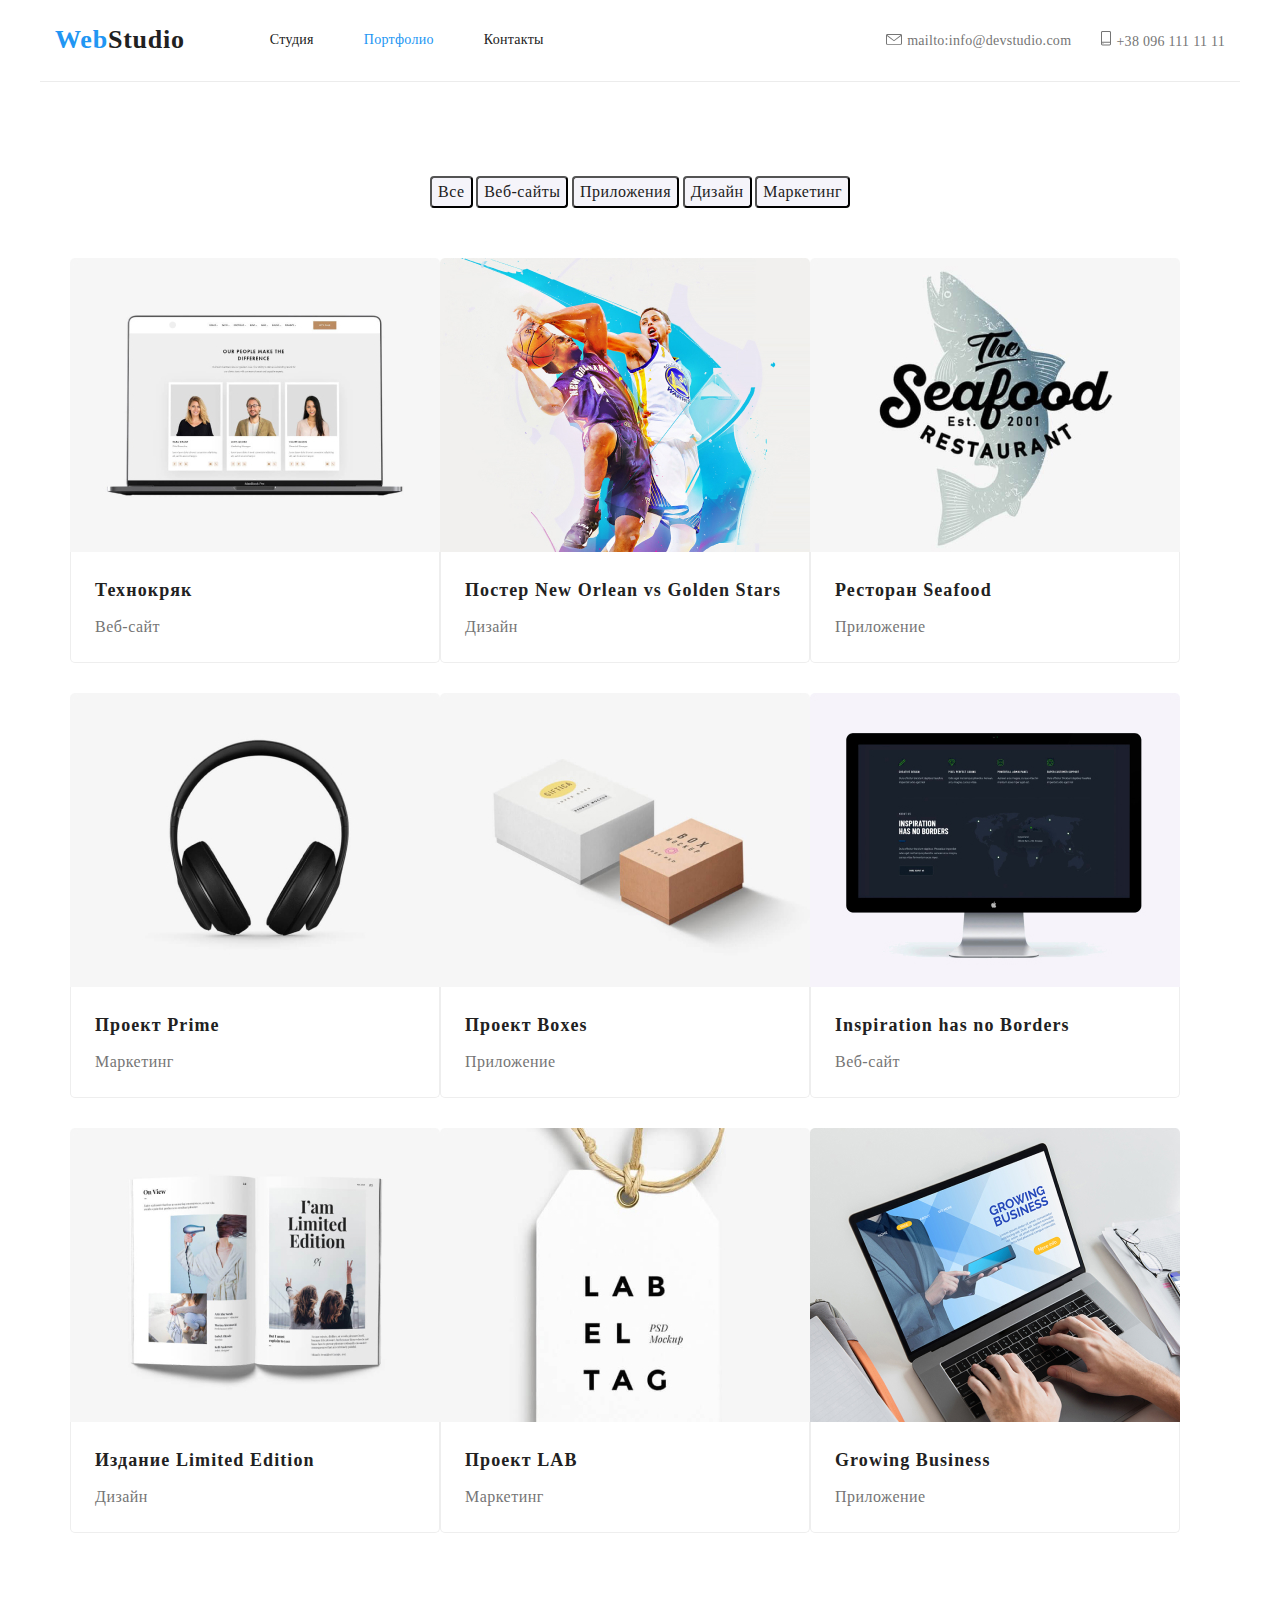
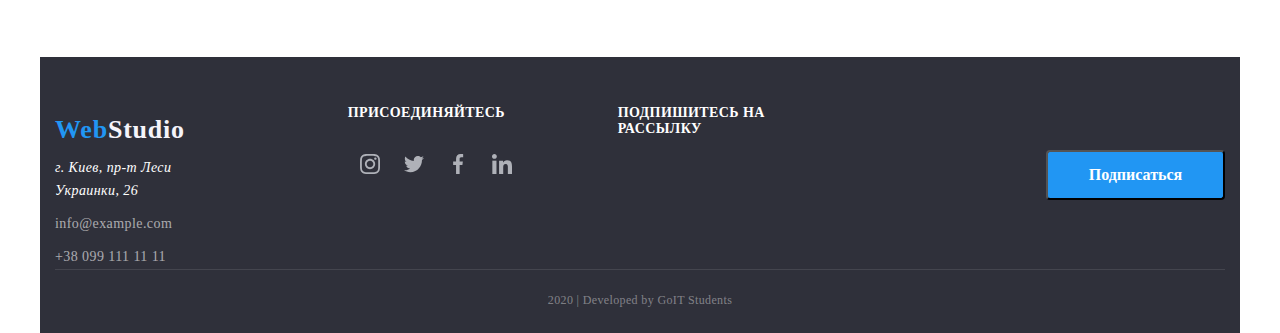
==== portfolio.html @ a1102074 "979797" ====
<!DOCTYPE html>
<html lang="ru">
<head>
    <meta charset="UTF-8">
    <meta name="viewport" content="width=device-width, initial-scale=1.0">
    <title>Портфолио</title>
    <link href="https://fonts.googleapis.com/css2?family=Raleway:wght@700&family=Roboto:wght@400;500;700&display=swap" rel="stylesheet">
    <link rel="stylesheet" href="https://cdnjs.cloudflare.com/ajax/libs/modern-normalize/0.6.0/modern-normalize.min.css">
    <link rel="stylesheet" href="./css/styles.css">
</head>
<body>
    <!--Шапка-->
    <header class="page-header">
        <div class="container">
             <!--Меню навигации-->
         <nav class="main-nav">
             <a class="logo header" href="./index.html"><span>Web</span>Studio</a>
             <ul class="list">
             <li class="item">
                 <a href="./index.html" class="link">
                     Студия
                 </a>
              </li>
     
             <li class="item">
                 <a href="./portfolio.html" class="link  curent">
                     Портфолио
                 </a>
             </li>
     
             <li class="item">
                 <a href="" class="link">
                     Контакты
                 </a>
             </li>
         </ul>
     </nav>
     
             <!--Связь-->
             <address class="address-nav">
                 <ul class="list">
                     <li class="item">
                         <img src="./images/contacts/envelope.svg" alt="Email">
                         <a href="mailto:info@devstudio.com" class="address-contact">
                             mailto:info@devstudio.com
                         </a>
                     </li>
                     <li class="item">
                         <img src="./images/contacts/smartphone.svg" alt="Smartphone">
                         <a href="tel:+380961111111" class="address-contact">+38 096 111 11 11</a>
                     </li>
                 </ul>
             </address>
        </div>
         </header>
    <!--основной блок-->
    <main class="main-portfolio">
        <!--фильтры-->
        <div class="button-container">
        <ul class="button-container__button-list">
            <li class="item">
                <button type="button" class="button-container__button">Все</button>
            </li> 
            <li class="item">
                <button type="button" class="button-container__button">Веб-сайты</button>
            </li>
            <li class="item">
                <button type="button" class="button-container__button">Приложения</button>
            </li>
            <li class="item">
                <button type="button" class="button-container__button">Дизайн</button>
            </li>
            <li class="item">
                <button type="button" class="button-container__button">Маркетинг</button>
            </li>
        </ul>
    </div>
    <!--Портфолио-->
    
            <div class="portfolio-container">
                <ul class="portfolio-container__production-list">
                    <li class="portfolio-container__item">
                       <div class="portfolio-container__card">
                        <a class="portfolio-container__link" href="">
                            <img class="portfolio-container__image-card" src="./images/portfolio-projects/img1.jpg" alt="Технокряк" width="370" height="294">
                            <div class="portfolio-container__card-content">
                                <h2 class="portfolio-container__production-title">Технокряк</h2>
                            <p class="portfolio-container__name">Веб-сайт</p>
                            <!--<p class="hide-text">Технокряк это современная площадка распространения коронавируса. Компании используют эту платформу для цифрового шпионажа и атак на защищённые сервера конкурентов.</p>-->
                            </div>
                        </a>
                       </div>
                    </li>
                    <li class="portfolio-container__item">
                       <div class="portfolio-container__card">
                        <a class="portfolio-container__link" href="">
                            <img class="portfolio-container__image-card" src="./images/portfolio-projects/img2.jpg" alt="Постер" width="370" height="294">
                            <div class="portfolio-container__card-content">
                                <h2 class="portfolio-container__production-title">Постер New Orlean vs Golden Stars</h2>
                            <p class="portfolio-container__name">Дизайн</p>
                            <!--<p class="hide-text">Классический текст-«рыба» (условный, зачастую бессмысленный текст-заполнитель, вставляемый в макет страницы).</p>-->
                            </div>
                        </a>
                       </div>
                    </li>
                    <li class="portfolio-container__item">
                        <div class="portfolio-container__card">
                            <a class="portfolio-container__link" href="">
                                <img class="portfolio-container__image-card" src="./images/portfolio-projects/img3.jpg" alt="Ресторан Seafood" width="370" height="294">
                                <div class="portfolio-container__card-content">
                                    <h2 class="portfolio-container__production-title">Ресторан Seafood</h2>
                                <p class="portfolio-container__name">Приложение</p>
                                <!--<p class="hide-text">Lorem ipsum dolor sit amet, eu errem eloquentiam pro. Fuisset platonem postulant eos id, ut mazim legere pri, nostrud debitis no usu.</p>-->
                                </div>
                            </a>
                        </div>
                    </li>            
                    <li class="portfolio-container__item">
                        <div class="portfolio-container__card">
                            <a class="portfolio-container__link" href="">
                                <img class="portfolio-container__image-card" src="./images/portfolio-projects/img4.jpg" alt="Проект Prime" width="370" height="294">
                                <div class="portfolio-container__card-content">
                                    <h2 class="portfolio-container__production-title">Проект Prime</h2>
                                <p class="portfolio-container__name">Маркетинг </p>
                                <!--<p class="hide-text">Reprimique eloquentiam ex has, at rebum tempor nec. Qui molestiae conclusionemque ut. Quo denique theophrastus ea, an his justo deseruisse.</p>-->
                                </div>
                            </a>
                        </div>
                    </li>
                    <li class="portfolio-container__item">
                       <div class="portfolio-container__card">
                        <a class="portfolio-container__link" href="">
                            <img class="portfolio-container__image-card" src="./images/portfolio-projects/img5.jpg" alt="Проект Boxes" width="370" height="294">
                            <div class="portfolio-container__card-content">
                                <h2 class="portfolio-container__production-title">Проект Boxes</h2>
                            <p class="portfolio-container__name">Приложение</p>
                            <!--<p class="hide-text">Классический текст-«рыба» (условный, зачастую бессмысленный текст-заполнитель, вставляемый в макет страницы).</p>-->
                            </div>
                        </a>
                       </div>
                    </li>
                    <li class="portfolio-container__item">
                        <div class="portfolio-container__card">
                            <a class="portfolio-container__link" href="">
                                <img class="portfolio-container__image-card" src="./images/portfolio-projects/img6.jpg" alt="Inspiration has no Borders" width="370" height="294">
                                <div class="portfolio-container__card-content">
                                    <h2 class="portfolio-container__production-title">Inspiration has no Borders</h2>
                                <p class="portfolio-container__name">Веб-сайт</p>
                                <!--<p class="hide-text">Lorem ipsum dolor sit amet, eu errem eloquentiam pro. Fuisset platonem postulant eos id, ut mazim legere pri, nostrud debitis no usu.</p>-->
                                </div>
                            </a>
                        </div>
                    </li>                   
                     <li class="portfolio-container__item">
                       <div class="portfolio-container__card">
                        <a class="portfolio-container__link" href=""> 
                            <img class="portfolio-container__image-card" src="./images/portfolio-projects/img7.jpg" alt="Издание Limited Edition" width="370" height="294">
                            <div class="portfolio-container__card-content">
                                <h2 class="portfolio-container__production-title">Издание Limited Edition</h2>
                            <p class="portfolio-container__name">Дизайн</p>
                            <!--<p class="hide-text">Reprimique eloquentiam ex has, at rebum tempor nec. Qui molestiae conclusionemque ut. Quo denique theophrastus ea, an his justo deseruisse.</p>-->
                            </div>
                        </a>
                       </div>
                    </li>
                    <li class="portfolio-container__item">
                        <div class="portfolio-container__card">
                            <a class="portfolio-container__link" href="">
                                <img class="portfolio-container__image-card" src="./images/portfolio-projects/img8.jpg" alt="Проект LAB" width="370" height="294">
                                <div class="portfolio-container__card-content">
                                    <h2 class="portfolio-container__production-title">Проект LAB</h2>
                                    <p class="portfolio-container__name">Маркетинг</p>
                                    <!--<p class="hide-text">Классический текст-«рыба» (условный, зачастую бессмысленный текст-заполнитель, вставляемый в макет страницы).</p>-->
                                </div>
                            </a>
                        </div>
                    </li>
                    <li class="portfolio-container__item">
                       <div class="portfolio-container__card">
                        <a class="portfolio-container__link" href=""> 
                            <img class="portfolio-container__image-card" src="./images/portfolio-projects/img9.jpg" alt="Growing Business" width="370" height="294">
                           <div class="portfolio-container__card-content">
                            <h2 class="portfolio-container__production-title">Growing Business</h2>
                            <p class="portfolio-container__name">Приложение</p>
                            <!--<p class="hide-text">Lorem ipsum dolor sit amet, eu errem eloquentiam pro. Fuisset platonem postulant eos id, ut mazim legere pri, nostrud debitis no usu.</p>-->
                           </div>
                        </a>
                       </div>
                    </li>
                </ul>
            </div>
    
    </main>
    
    <!--Footer-->
    <!--Footer-->
    <footer class="footer">
        <div class="footer__container">
            <div class="footer__container__logo-adress">
                <a class="logo footer" href="./index.html"><span>Web</span>Studio</a>
                <address>
                <p class="footer__container__logo-adress__adress">г. Киев, пр-т Леси Украинки, 26 </p>
                <a  class="footer__container__logo-adress__contact" href="mailto:info@example.com">info@example.com</a>
                <a  class="footer__container__logo-adress__contact" href="tel:+380991111111">+38 099 111 11 11</a>
                </address>
            </div>
                    
             <div class="footer__container__social">
                <p class="footer__container__social__slogan">присоединяйтесь</p>
                <ul class="footer__container__social__social-list">
                    <li>
                        <a class="social-links" href="https://www.instagram.com"><img src="./images/social-links/instagram.svg" alt="инстаграм"></a>
                    </li>
                    <li>
                        <a class="social-links" href="https://twitter.com"><img src="./images/social-links/twitter.svg" alt="твиттер"></a>
                    </li>
                    <li>
                        <a class="social-links" href="https://www.facebook.com"><img src="./images/social-links/facebook.svg" alt="фейсбук"></a>
                    </li>
                    <li>
                        <a class="social-links" href="https://www.linkedin.com"><img src="./images/social-links/linkedin.svg" alt="Линкедин"></a>
                    </li>
                </ul>
             </div>
    
             <div class="footer__container__subscribe">
                <p class="footer__container__subscribe__join">Подпишитесь на рассылку</p>
                <!--Кнопка с подпиской на рассылку-->
                 <button type="button" class="button-second">Подписаться</button>
             </div>
        </div>
        <!--копирайт-->
            <p class="footer__copyright-container">2020 | Developed by GoIT Students </p>
    </footer>
    </body>
    </html>
---- css/styles.css ----
html{
    box-sizing: border-box;
}

*,
*::before
*::after {
    box-sizing: inherit;
}
:root {
    --primary-text-color:#757575;
    --title-text-color:#212121;
    --accent-color:#2196F3;
    --accent-background-color:#F5F4FA;
    --title-second-text-color:#FFFFFF;
}
/* стили для боди */
body{
    background-color:#FFFFFF ;
    color: var(--primary-text-color);
       }
a{
        text-decoration: none;
    }
/* Убираем маркеры */
ul {list-style-type: none;}

/* стили для хедера */
header{
        color: var(--title-text-color);
        }
    
    /*контейнер хедера*/
   .page-header{
    width: 1200px;
    margin-left: auto;
    margin-right: auto;
    border-bottom: 1px solid #ECECEC;
             
   } 


  .container{
       display: flex;
       justify-content: space-between;
       align-items: center;
       margin-left: auto;
       margin-right: auto;
       padding-left: 15px;
       padding-right: 15px;
   }

   .page-header .main-nav{
    display: flex;    

    background-color:var(--title-second-text-color);
   }

   
   .main-nav .list{
    display: flex;
    margin-left: 85px;
    padding-top: 32px;
    padding-bottom: 32px;
    padding-left: 0px;
    margin-top: 0px;
    margin-bottom: 0px;
   }

.main-nav .item + .item{
    margin-left: 50px;
}

 /*стиль навигации*/
 .main-nav{
    display: inline-block;
    margin-top: 0em;
    margin-bottom: 0em;
    display: flex;
}
.main-nav .link{
    display: block;
    margin-bottom: 0px;

    color: var(--title-text-color);
    font-family: Roboto sans-serif;
    font-style: normal;
    font-weight: 500;
    font-size: 14px;
    line-height: 1.14;
    letter-spacing: 0.02em;
    }

.main-nav .link:hover,
.main-nav .link:focus, 
.main-nav .link:active{
    color:var(--accent-color);
}
.main-nav .link.curent{
    color:var(--accent-color);
}    

   .address-nav .list{
    display: flex;
    margin-left: 331px;
    padding-left: 0px;
   
    background-color:var(--title-second-text-color);
   }

.address-nav .item + .item{
    margin-left: 30px;
}

    /*стиль адреса*/
              
    .address-contact { 
        color:var(--primary-text-color);
        font-family: Roboto sans-serif;
        font-style: normal;
        font-weight: 500;
        font-size: 14px;
        line-height: 1.14;
        letter-spacing: 0.02em;
            }

    .address-contact:hover, .address-contact:focus, .address-contact:active

    .adress-link:hover,
    .adress-link:focus{
        color:var(--accent-color);  
        }
       
/*лого*/
    .logo > span {
        color: var(--accent-color);
     }
     
    .logo.header{
        display: block;
        padding-top: 25px;
        padding-bottom: 25px;
        
        color: var(--title-text-color);
        font-family: Raleway sans-serif;
        font-style: normal;
        font-weight: bold;
        font-size: 26px;
        line-height: 1.19;
        letter-spacing: 0.03em;
                        }

                   

    .logo.footer{
        display: block;
        width: 129px;
        margin: 0px;
        padding: 0px;
                
        color: var(--accent-background-color);
        font-family: Raleway sans-serif;
        font-style: normal;
        font-weight: bold;
        font-size: 26px;
        line-height: 1.19;
        letter-spacing: 0.03em;
                }

   

    
    /*стиль кнопок*/
    .button-primary{
        display: inline-block;
        width: 200px;
        height: 50px;
        padding: 10px 32px;
         margin-top: 46px;
         margin-bottom: 200px;
        margin-left: 500px;
        align-items: center;     
        border-radius: 3px;

        font-family: Roboto sans-serif;
        color: var(--title-second-text-color);
        font-style: normal;
        font-weight: bold;
        font-size: 16px;
        line-height: 1.88;
        letter-spacing: 0.06em;
        background-color: var(--accent-color);                 
        }



        .button-second{
            background-color: var(--accent-color);
        }
        .button-second .text-button{
            display: flex;
            align-items: center;
            text-align: center;
            
            color: var(--title-second-text-color);
            font-family: Roboto sans-serif;
            font-style: normal;
            font-weight: 900;
            font-size: 16px;
            line-height: 1.88;
            letter-spacing: 0.06em;
        }

        .button-list{ 
            background-color: var(--title-second-text-color);
            color: var(--title-text-color);
            }

        .button-list .button { 
                background-color: var(--accent-background-color);
                font-family: Roboto sans-serif;
                font-style: normal;
                font-weight: 500;
                font-size: 16px;
                line-height: 1.62;
                letter-spacing: 0.03em
            }
        .button-list .button:hover { 
                background-color: var(--accent-color);
                color: var(--title-second-text-color);
                            }
        
                

        .main-portfolio{
           background-color: var(--title-second-text-color); 
        }

        main{ 
            width: 1200px;
            margin-left: auto;
            margin-right: auto;
}

    /*стиль главного фона и цвет заголовка*/      
    .section{
        margin-left: auto;
        margin-right: auto;
        width: 1200px;
        padding-top: 200px;
        padding-left: auto;
        padding-right: auto;

        background-color:rgba(47, 48, 58, 0.8); ;
        color: var(--title-second-text-color);
        }   

        .section .title{
            
            width: 646px;
            height: 104px;
            margin-top: 0px;
            margin-right: auto;
            margin-bottom: 0px;
            margin-left: auto;
            
            text-align: center;
            font-family: Roboto sans-serif;
            font-style: normal;
            font-weight: 900;
            font-size: 44px;
            line-height: 1.36;
            letter-spacing: 0.06em;
            color: var(--title-second-text-color);
                       }

/*особенности*/
.features{
    background-color: var(--title-second-text-color);  
    }

    .container-features{
    display: flex;
    width: 1200px;
    padding-top: 94px;
    padding-bottom: 94px;
    padding-left: 15px;
    padding-right: 15px;
    margin-left: auto;
    margin-right: auto;
    border-bottom: 1px solid #ECECEC;
    
    }

.features .list{
    display: flex;

    padding-left: 0px;
    margin-top: 0px;
    margin-bottom: 0px;
    margin-left: auto;
    margin-right: auto;
    
}

.features .item{
    justify-content: space-between;
}

    .features .image{
        background-color: var(--accent-background-color);
        width: 270px;
        height: 120px;
        background-color: var(--accent-background-color);
        padding-top: 25px;
        padding-bottom: 25px;
        padding-left: 106px;
        padding-right: 106px;
        border-radius: 4px;
        justify-content: space-between;
        }   
    .features .image:hover,
    .features .image:focus,
    .features .image:active
        { background-color: var(--accent-color);
        }

    .features .title{
        align-self: flex-start;
        width: 278px;
        height: 16px;
        padding-top: 30px;
        padding-bottom: 10px;
        padding-left: 0px;
        margin-bottom: 0px;
        margin-top: 0px;
        
        color: var(--title-text-color);
        font-family: Roboto sans-serif;
        font-style: normal;
        font-weight: bold;
        font-size: 14px;
        line-height: 1.14;
        letter-spacing: 0.03em;
        }

    

    .features .text{
               
        color: var(--primary-text-color);
        font-family: Roboto sans-serif;
        font-style: normal;
        font-weight: normal;
        font-size: 14px;
        line-height: 1.71;
        letter-spacing: 0.03em;
        }

        /*наш профиль*/
    
    .profile{
        width: 1200px;
        background-color: var(--title-second-text-color)
                    }

        .container-profile{
            padding-top: 94px;
            padding-bottom: 94p;
            margin-bottom: 94px;
        }

        .profile .title{
        width: 1200px;
        margin-left: auto;
        margin-right: auto;
        margin-top: 0px;
        margin-bottom: 0px;

        color: var(--title-text-color);
        font-family: Roboto sans-serif;
        font-style: normal;
        font-weight: bold;
        font-size: 36px;
        line-height: 1.17;
        text-align: center;
        letter-spacing: 0.03em;
        }   

.profile> .box{
    display: block;
    width: 370px;
    height: 294px;
}

.profile .image-prof{
    display: block;
    width: 370px;
    height: 294px;
}

.profile .list{
    display: flex;
    width: 1200px;
    margin-top: 0px;
    margin-bottom: 0px;
    padding-top: 50px;
    padding-left: 15px;
}

.profile .item + .item{
    margin-left: 30px;
}

.profile .text-title {
    margin-top: 0px;
    margin-bottom: 0px;
    padding-top: 27px;
    padding-bottom: 27px;
                       
    color: var(--title-second-text-color);
    background: rgba(47, 48, 58, 0.8);
    font-family: Roboto sans-serif;
    font-style: normal;
    font-weight: bold;
    font-size: 14px;
    line-height: 1.14;
    text-align: center;
    letter-spacing: 0.03em;
    }
        /*команда*/
.team{
        width: 1200px;
        margin-top: 0px;
        padding-left: 15px;
        padding-right: 15px;
    background-color: var(--accent-background-color);
    }

.team__container-team{
        
    padding-top: 94px;
    padding-right: 0px;
    padding-bottom: 94px;
    padding-left: 0px;

}    

    .team__title{
        
        margin-top: 0px;
        margin-right: auto;
        margin-bottom: 0px;
        margin-left: auto;
        padding-left: 15px;
        padding-right: 15px;
        padding-top: 0px;
        padding-bottom: 50px;
            
        color: var(--title-text-color);
        font-family: Roboto sans-serif;
        font-style: normal;
        font-weight: bold;
        font-size: 36px;
        line-height: 1.17;
        text-align: center;
        letter-spacing: 0.03em;
        }

.team__list{
    display: flex;
    justify-content: space-between;
    margin-top: 0px;
    margin-bottom: 0px;
    padding-left: 0px;
               
    }

.team__item{
    width: 270px;
}    
    
    
    .team__card{
        border-radius: 4px;
        background-color: var(--title-second-text-color);
    }

.team__image{
    display: block;
}

    .team__content-card{
    width: 270px;
    padding-top: 30px;
    padding-bottom: 24px;
    
    

}



.team__name{
text-align: center;  
margin: 0px;

color: var(--title-text-color);
font-family: Roboto sans-serif;
font-style: normal;
font-weight: 500;
font-size: 16px;
line-height: 1.88;
letter-spacing: 0.03em;
    }

.team__text{
    padding-top: 10px;
    text-align: center;
    margin: 0px;
        
    color: var(--primary-text-color);
    font-family: Roboto sans-serif;
    font-style: normal;
    font-weight: normal;
    font-size: 16px;
    line-height: 1.19;
    letter-spacing: 0.03em;

    }

    .social-list{
        display: flex;
        justify-content: space-evenly;
        margin: 0px;
       padding: 0px;
            }

.team__social-links:hover, 
.team__social-links:focus,
.team__social-links:active
    {background-color: var(--accent-color);}

    /*постоянные клиенты*/
.clients{
    background-color: var(--accent-background-color);
    }

.clients__container {
    background-color: var(--title-second-text-color);
    padding-top: 94px;
    padding-bottom: 94px;
    }

    .clients__title{
    text-align: center;
    margin: 0px;

    color: var(--title-text-color);
    font-family: Roboto sans-serif;
    font-style: normal;
    font-weight: bold;
    font-size: 36px;
    line-height: 1.17;
    text-align: center;
    letter-spacing: 0.03em;
    }

.clients__list{
    display: flex;
    padding-top: 50px;
    padding-left: 0px;
    justify-content: space-between;
    margin: 0px;
    }
 
.clients__item{
    width: 170px;
    height: 90px;
    border: 1px solid #AFB1B8;
    border-radius: 4px;
    justify-content: space-around;
}


.clients__logo:hover,
.clients__logo:focus,
.clients__logo:active
    {
    background-color: var(--accent-color);
    }

    /*Портфолио*/
.production .list{
    background-color: var(--title-second-text-color);
    }

.production-list .production-title{
    margin-top: 0px;
    margin-bottom: 0px;

    color: var(--title-text-color);
    font-family: Roboto sans-serif;
    font-style: normal;
    font-weight: bold;
    font-size: 18px;
    line-height: 2;
    letter-spacing: 0.06em;
    }
.production-list .name{
     margin-top: 4px;
     margin-bottom: 0px;

    color: var(--primary-text-color);
     font-family: Roboto sans-serif;
     font-style: normal;
     font-weight: normal;
     font-size: 16px;
     line-height: 1.88;
     letter-spacing: 0.03em;
    }
.production .hide-text{
    background-color: var(--accent-color);
    color: var(--title-second-text-color);
    font-family: Roboto sans-serif;
    font-style: normal;
    font-weight: normal;
    font-size: 18px;
    line-height: 1.55;
    letter-spacing: 0.03em;
    }

    /*футер*/
.footer{
    background-color:#2F303A ;
    width: 1200px;
    margin-left: auto;
    margin-right: auto;
    padding-top: 48px;
    padding-bottom: 21px;
    padding-left: 15px;
    padding-right: 15px;
}

.footer__container{
   display: flex;
   justify-content: baseline;
   
   
}   

.footer__container__logo-adress{
    margin-top: 10px;
    margin-right: 40px;
    padding: 0px;
    
    color:var(--title-second-text-color) ;
    font-family: Roboto sans-serif;
    font-style: normal;
    font-weight: normal;
    font-size: 14px;
    line-height: 1.71;
    letter-spacing: 0.03em;
    }

.footer__container__logo-adress__adress{
    margin-top: 10px;
    margin-bottom: 0px;
    margin-right: 69px;
    }    

.footer__container__logo-adress__contact{
    display: flex;
    margin-top: 9px;
    
    color:rgba(255, 255, 255, 0.6) ;
    font-family: Roboto sans-serif;
    font-style: normal;
    font-weight: normal;
    font-size: 14px;
    line-height: 1.71;
    letter-spacing: 0.03em;
     }

    
.footer__container__social{
margin-right: 94px;
}

.footer__container__social__slogan{
    display: block;
    margin-top: 0px;
    margin-bottom: 21px;
   
    color: var(--title-second-text-color);
    font-family: Roboto sans-serif;
    font-style: normal;
    font-weight: bold;
    font-size: 14px;
    line-height: 1.14;
    letter-spacing: 0.03em;
    text-transform: uppercase;
      }

.footer__container__social__social-list{
    display: flex;
    padding-left: 0px;
}

.footer__container__subscribe{
    display: flex;
}

.footer__container__subscribe__join{
    display: block;
    margin-top: 0px;
    
    color: var(--title-second-text-color);
    font-family: Roboto sans-serif;
    font-style: normal;
    font-weight: bold;
    font-size: 14px;
    line-height: 1.14;
    letter-spacing: 0.03em;
    text-transform: uppercase;
}

.button-second{
    display: block;
    margin-top: 45px;
    margin-left: 220px;
    width: 200px;
    height: 50px;

    color: var(--title-second-text-color);
    font-family: Roboto sans-serif;
    font-style: normal;
    font-weight: 900;
    font-size: 16px;
    line-height: 30px;
    border-radius: 4px;
}

.footer__copyright-container{
    padding-top: 18px;
    
    margin: 0px;
    border-top: 1px solid rgba(255, 255, 255, 0.1);
    justify-content: center;

    color: rgba(255, 255, 255, 0.4);  
    font-family: Roboto sans-serif;
    font-style: normal;
    font-weight: normal;
    font-size: 12px;
    line-height: 2;
    text-align: center;
    letter-spacing: 0.03em;
      }
      
.main-portfolio{
    width: 1200px;
    padding-top: 94px;
    padding-right: 15px;
    padding-bottom: 94px;
    padding-left: 15px;
}

.button-container{
    display: block;
    justify-content: center;
    margin-left: auto;
    margin-right: auto;
}

     .button-container__button-list{
        width: 420px;
        display: flex;
        justify-content: space-between;
        
        margin-right: auto;
        margin-left: auto;
        margin-top: 0px;
        margin-bottom: 0px;
        
        padding-left: 0px;
      }

      .button-container__button{
        border-radius: 4px;

        background-color: var(--accent-background-color);
        color: var(--title-text-color);
        font-family: Roboto sans-serif;
        font-style: normal;
        font-weight: 500;
        font-size: 16px;
        line-height: 1.62;
        text-align: center;
        letter-spacing: 0.03em;
      }

      .button-container__button:hover,
      .button-container__button:focus,
      .button-container__button:active{
          background-color: var(--accent-color);
          color: var(--title-second-text-color);
      }

      .button-list .item + .item{
          margin-left: 8px;
      }

.portfolio-container{
    width: 1200px;
    padding-top: 50px;
    padding-right: 15px;
        padding-left: 15px;
}

.portfolio-container__production-list{
    display: flex;
    flex-wrap: wrap;
    margin: 0px;
    padding: 0px;
}

.portfolio-container__item{
    margin-bottom: 30px;
}

.portfolio-container__item:(:nth-child(n-3)){
margin-right: 30px;
}

.portfolio-container__link{

}

.portfolio-container__image-card{
    display: block
}

.portfolio-container__card-content{
    padding-left: 24px;
    padding-right: 24px;
    padding-top: 20px;
    padding-bottom: 20px;

    background: #FFFFFF;
    border-left: 1px solid #EEEEEE;
    border-right: 1px solid #EEEEEE;
    border-bottom: 1px solid #EEEEEE;
    box-sizing: border-box;
    border-bottom-left-radius: 5px;
    border-bottom-right-radius: 5px;
}

.portfolio-container__production-title{
    margin-top: 0px;
    margin-bottom: 0px;
    
    color: var(--title-text-color);
    font-family: Roboto sans-serif;
    font-style: normal;
    font-weight: bold;
    font-size: 18px;
    line-height: 2;
    letter-spacing: 0.06em
}

.portfolio-container__name{
    margin-top: 4px;
    margin-bottom: 0px;
   
    color: var(--primary-text-color);
    font-family: Roboto sans-serif;
    font-style: normal;
    font-weight: normal;
    font-size: 16px;
    line-height: 1.87;
    letter-spacing: 0.03em;
}

      .item .card{
          width: 370px;
          margin-top: 30px;
          padding-top: 0px;
      }
          
      .container .production-list{
        display: flex;
        flex-wrap: wrap;
        padding: 0px;
        margin-left: 0px;
      }

    .production-list .item:not(:nth-child(3n)){
        margin-right: 30px;
    }
           
      .production-list .link{
          display: block;
      }
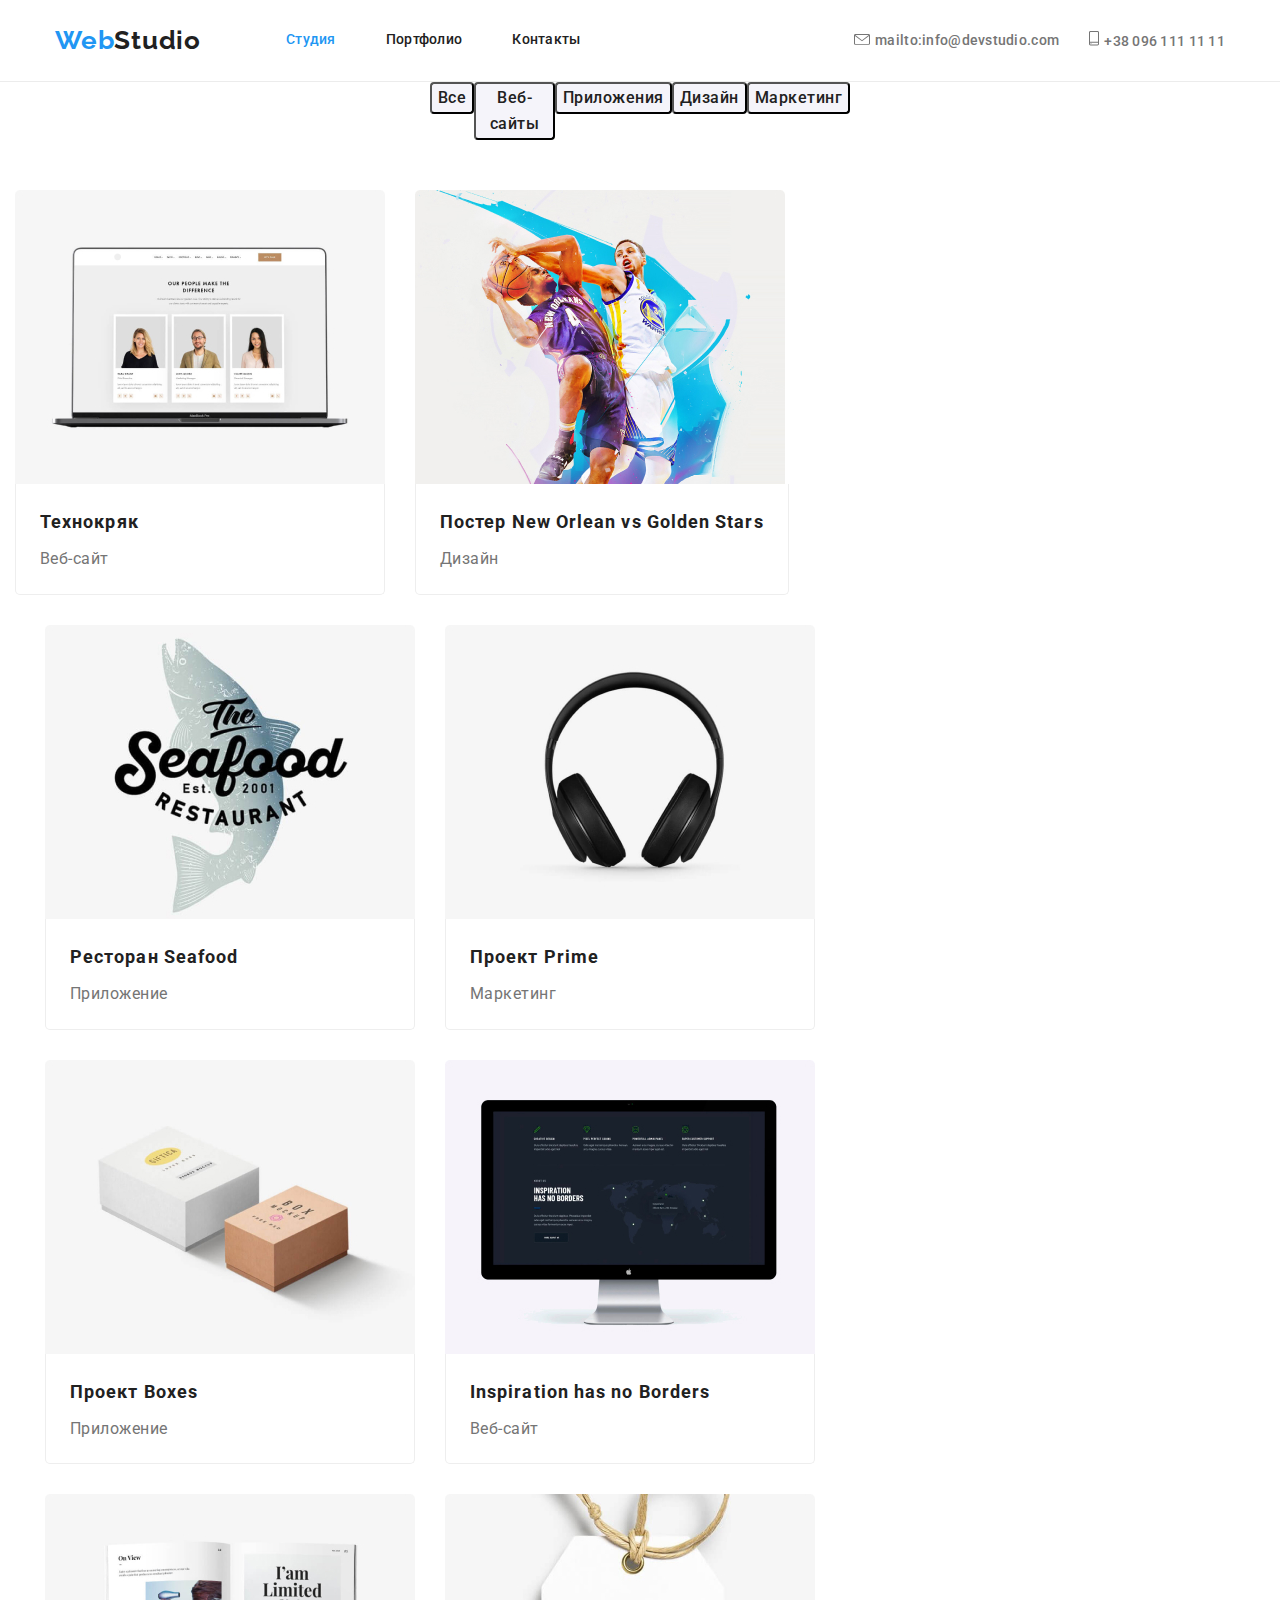
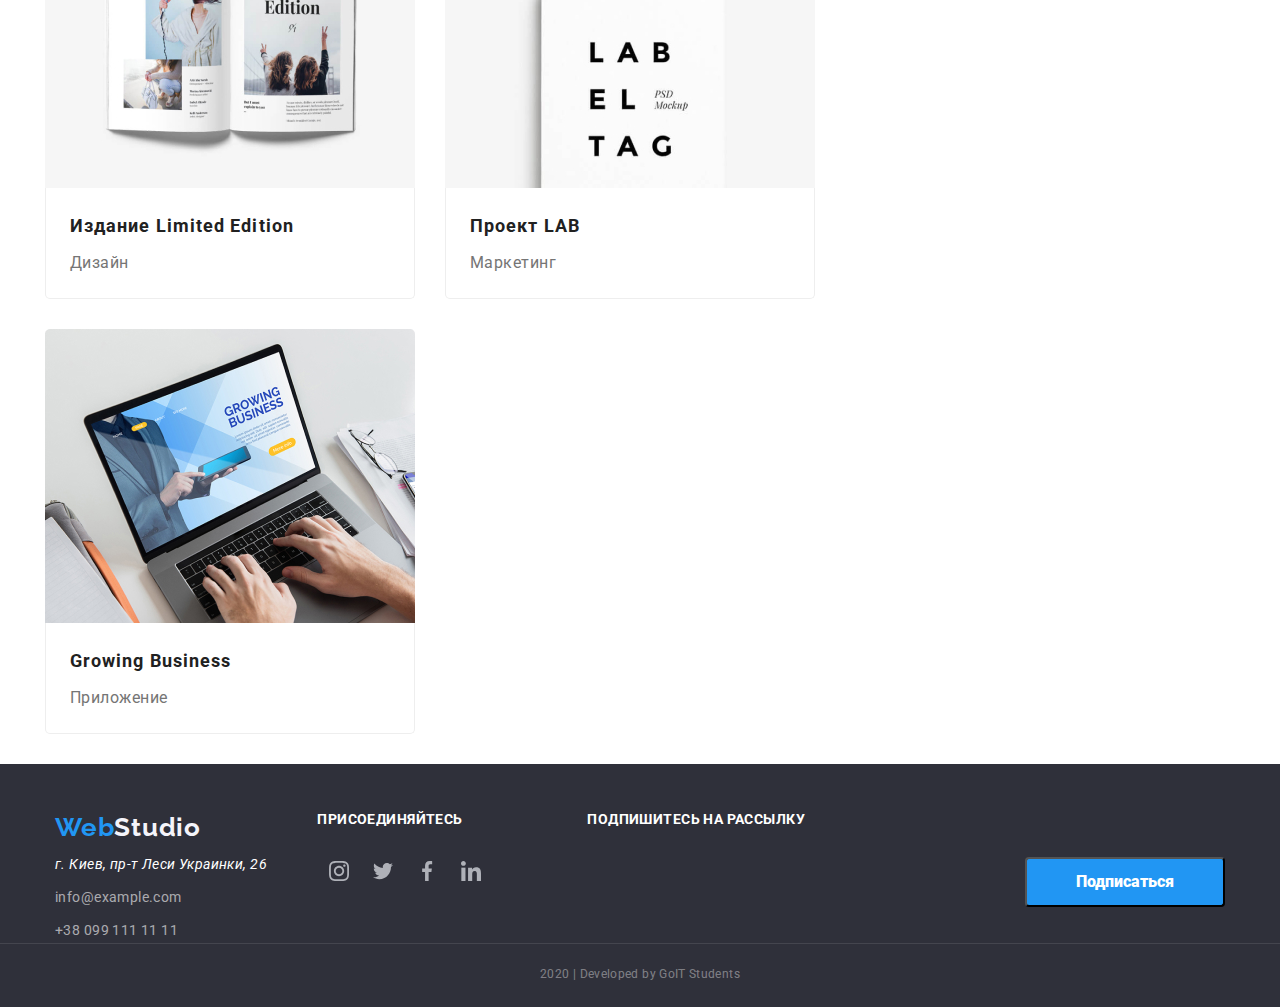
==== commit 02b7f3a9: "portfolio-new" ====
--- a/portfolio.html
+++ b/portfolio.html
@@ -17,13 +17,13 @@
              <a class="logo header" href="./index.html"><span>Web</span>Studio</a>
              <ul class="list">
              <li class="item">
-                 <a href="./index.html" class="link">
+                 <a href="./index.html" class="link curent">
                      Студия
                  </a>
               </li>
      
              <li class="item">
-                 <a href="./portfolio.html" class="link  curent">
+                 <a href="./portfolio.html" class="link">
                      Портфолио
                  </a>
              </li>
@@ -191,46 +191,45 @@
             </div>
     
     </main>
-    
-    <!--Footer-->
-    <!--Footer-->
-    <footer class="footer">
-        <div class="footer__container">
-            <div class="footer__container__logo-adress">
-                <a class="logo footer" href="./index.html"><span>Web</span>Studio</a>
-                <address>
-                <p class="footer__container__logo-adress__adress">г. Киев, пр-т Леси Украинки, 26 </p>
-                <a  class="footer__container__logo-adress__contact" href="mailto:info@example.com">info@example.com</a>
-                <a  class="footer__container__logo-adress__contact" href="tel:+380991111111">+38 099 111 11 11</a>
-                </address>
-            </div>
-                    
-             <div class="footer__container__social">
-                <p class="footer__container__social__slogan">присоединяйтесь</p>
-                <ul class="footer__container__social__social-list">
-                    <li>
-                        <a class="social-links" href="https://www.instagram.com"><img src="./images/social-links/instagram.svg" alt="инстаграм"></a>
-                    </li>
-                    <li>
-                        <a class="social-links" href="https://twitter.com"><img src="./images/social-links/twitter.svg" alt="твиттер"></a>
-                    </li>
-                    <li>
-                        <a class="social-links" href="https://www.facebook.com"><img src="./images/social-links/facebook.svg" alt="фейсбук"></a>
-                    </li>
-                    <li>
-                        <a class="social-links" href="https://www.linkedin.com"><img src="./images/social-links/linkedin.svg" alt="Линкедин"></a>
-                    </li>
-                </ul>
-             </div>
-    
-             <div class="footer__container__subscribe">
-                <p class="footer__container__subscribe__join">Подпишитесь на рассылку</p>
-                <!--Кнопка с подпиской на рассылку-->
-                 <button type="button" class="button-second">Подписаться</button>
-             </div>
+        
+   <!--Footer-->
+   <footer class="footer">
+    <div class="footer__container">
+        <div class="footer__container__logo-adress">
+            <a class="logo footer" href="./index.html"><span>Web</span>Studio</a>
+            <address>
+            <p class="footer__container__logo-adress__adress">г. Киев, пр-т Леси Украинки, 26 </p>
+            <a  class="footer__container__logo-adress__contact" href="mailto:info@example.com">info@example.com</a>
+            <a  class="footer__container__logo-adress__contact" href="tel:+380991111111">+38 099 111 11 11</a>
+            </address>
         </div>
-        <!--копирайт-->
-            <p class="footer__copyright-container">2020 | Developed by GoIT Students </p>
-    </footer>
+                
+         <div class="footer__container__social">
+            <p class="footer__container__social__slogan">присоединяйтесь</p>
+            <ul class="footer__container__social__social-list">
+                <li>
+                    <a class="social-links" href="https://www.instagram.com"><img src="./images/social-links/instagram.svg" alt="инстаграм"></a>
+                </li>
+                <li>
+                    <a class="social-links" href="https://twitter.com"><img src="./images/social-links/twitter.svg" alt="твиттер"></a>
+                </li>
+                <li>
+                    <a class="social-links" href="https://www.facebook.com"><img src="./images/social-links/facebook.svg" alt="фейсбук"></a>
+                </li>
+                <li>
+                    <a class="social-links" href="https://www.linkedin.com"><img src="./images/social-links/linkedin.svg" alt="Линкедин"></a>
+                </li>
+            </ul>
+         </div>
+
+         <div class="footer__container__subscribe">
+            <p class="footer__container__subscribe__join">Подпишитесь на рассылку</p>
+            <!--Кнопка с подпиской на рассылку-->
+             <button type="button" class="button-second">Подписаться</button>
+         </div>
+    </div>
+    <!--копирайт-->
+        <p class="footer__copyright-container">2020 | Developed by GoIT Students </p>
+</footer>
     </body>
     </html>--- a/css/styles.css
+++ b/css/styles.css
@@ -23,7 +23,7 @@
         text-decoration: none;
     }
 /* Убираем маркеры */
-ul {list-style-type: none;}
+ul [class] {list-style-type: none;}
 
 /* стили для хедера */
 header{
@@ -32,22 +32,19 @@
     
     /*контейнер хедера*/
    .page-header{
+    
+    border-bottom: 1px solid #ECECEC;
+             
+   } 
+
+
+.container{
+    display: flex;   
     width: 1200px;
     margin-left: auto;
     margin-right: auto;
-    border-bottom: 1px solid #ECECEC;
-             
-   } 
-
-
-  .container{
-       display: flex;
-       justify-content: space-between;
-       align-items: center;
-       margin-left: auto;
-       margin-right: auto;
-       padding-left: 15px;
-       padding-right: 15px;
+    padding-left: 15px;
+    padding-right: 15px;
    }
 
    .page-header .main-nav{
@@ -57,12 +54,11 @@
    }
 
    
-   .main-nav .list{
+.main-nav .list{
     display: flex;
     margin-left: 85px;
-    padding-top: 32px;
-    padding-bottom: 32px;
     padding-left: 0px;
+    align-items: center;
     margin-top: 0px;
     margin-bottom: 0px;
    }
@@ -81,9 +77,11 @@
 .main-nav .link{
     display: block;
     margin-bottom: 0px;
+    padding-top: 32px;
+    padding-bottom: 32px;
 
     color: var(--title-text-color);
-    font-family: Roboto sans-serif;
+    font-family: Roboto, sans-serif;
     font-style: normal;
     font-weight: 500;
     font-size: 14px;
@@ -102,11 +100,18 @@
 
    .address-nav .list{
     display: flex;
-    margin-left: 331px;
-    padding-left: 0px;
-   
+    margin: 0;
+  padding: 0;
+  list-style: none;
+       
     background-color:var(--title-second-text-color);
    }
+
+.address-nav{
+    display: flex;
+    align-items: center;
+    margin-left: auto;
+}
 
 .address-nav .item + .item{
     margin-left: 30px;
@@ -115,8 +120,11 @@
     /*стиль адреса*/
               
     .address-contact { 
+        padding-top: 32px;
+        padding-bottom: 32px;
+
         color:var(--primary-text-color);
-        font-family: Roboto sans-serif;
+        font-family: Roboto, sans-serif;
         font-style: normal;
         font-weight: 500;
         font-size: 14px;
@@ -142,7 +150,7 @@
         padding-bottom: 25px;
         
         color: var(--title-text-color);
-        font-family: Raleway sans-serif;
+        font-family: Raleway, sans-serif;
         font-style: normal;
         font-weight: bold;
         font-size: 26px;
@@ -159,7 +167,7 @@
         padding: 0px;
                 
         color: var(--accent-background-color);
-        font-family: Raleway sans-serif;
+        font-family: Raleway, sans-serif;
         font-style: normal;
         font-weight: bold;
         font-size: 26px;
@@ -172,17 +180,19 @@
     
     /*стиль кнопок*/
     .button-primary{
-        display: inline-block;
+        display: block;
         width: 200px;
         height: 50px;
-        padding: 10px 32px;
+        text-align: center;
+        padding-top: 10px;
+        padding-bottom: 10px;
          margin-top: 46px;
-         margin-bottom: 200px;
-        margin-left: 500px;
-        align-items: center;     
+         
+              margin-left: auto;  
+              margin-right: auto;    
         border-radius: 3px;
 
-        font-family: Roboto sans-serif;
+        font-family: Roboto, sans-serif;
         color: var(--title-second-text-color);
         font-style: normal;
         font-weight: bold;
@@ -203,7 +213,7 @@
             text-align: center;
             
             color: var(--title-second-text-color);
-            font-family: Roboto sans-serif;
+            font-family: Roboto, sans-serif;
             font-style: normal;
             font-weight: 900;
             font-size: 16px;
@@ -218,7 +228,7 @@
 
         .button-list .button { 
                 background-color: var(--accent-background-color);
-                font-family: Roboto sans-serif;
+                font-family: Roboto, sans-serif;
                 font-style: normal;
                 font-weight: 500;
                 font-size: 16px;
@@ -236,18 +246,18 @@
            background-color: var(--title-second-text-color); 
         }
 
-        main{ 
-            width: 1200px;
-            margin-left: auto;
-            margin-right: auto;
-}
+    main{ 
+    margin-left: auto;
+    margin-right: auto;
+    }
 
     /*стиль главного фона и цвет заголовка*/      
     .section{
         margin-left: auto;
         margin-right: auto;
-        width: 1200px;
+        
         padding-top: 200px;
+        padding-bottom: 200px;
         padding-left: auto;
         padding-right: auto;
 
@@ -265,7 +275,7 @@
             margin-left: auto;
             
             text-align: center;
-            font-family: Roboto sans-serif;
+            font-family: Roboto, sans-serif;
             font-style: normal;
             font-weight: 900;
             font-size: 44px;
@@ -280,8 +290,8 @@
     }
 
     .container-features{
-    display: flex;
     width: 1200px;
+    display: flex;
     padding-top: 94px;
     padding-bottom: 94px;
     padding-left: 15px;
@@ -336,7 +346,7 @@
         margin-top: 0px;
         
         color: var(--title-text-color);
-        font-family: Roboto sans-serif;
+        font-family: Roboto, sans-serif;
         font-style: normal;
         font-weight: bold;
         font-size: 14px;
@@ -349,7 +359,7 @@
     .features .text{
                
         color: var(--primary-text-color);
-        font-family: Roboto sans-serif;
+        font-family: Roboto, sans-serif;
         font-style: normal;
         font-weight: normal;
         font-size: 14px;
@@ -360,14 +370,18 @@
         /*наш профиль*/
     
     .profile{
-        width: 1200px;
+        
         background-color: var(--title-second-text-color)
                     }
 
         .container-profile{
+            width: 1200px;
+            margin-left: auto;
+            margin-right: auto;
             padding-top: 94px;
-            padding-bottom: 94p;
-            margin-bottom: 94px;
+            padding-right: 15px;
+            padding-bottom: 94px;
+            padding-left: 15px;
         }
 
         .profile .title{
@@ -378,7 +392,7 @@
         margin-bottom: 0px;
 
         color: var(--title-text-color);
-        font-family: Roboto sans-serif;
+        font-family: Roboto, sans-serif;
         font-style: normal;
         font-weight: bold;
         font-size: 36px;
@@ -401,12 +415,12 @@
 
 .profile .list{
     display: flex;
-    width: 1200px;
+    padding-left: 0px;
+
     margin-top: 0px;
     margin-bottom: 0px;
     padding-top: 50px;
-    padding-left: 15px;
-}
+    }
 
 .profile .item + .item{
     margin-left: 30px;
@@ -420,7 +434,7 @@
                        
     color: var(--title-second-text-color);
     background: rgba(47, 48, 58, 0.8);
-    font-family: Roboto sans-serif;
+    font-family: Roboto, sans-serif;
     font-style: normal;
     font-weight: bold;
     font-size: 14px;
@@ -429,16 +443,16 @@
     letter-spacing: 0.03em;
     }
         /*команда*/
+
 .team{
-        width: 1200px;
-        margin-top: 0px;
-        padding-left: 15px;
-        padding-right: 15px;
+    margin-top: 0px;
     background-color: var(--accent-background-color);
     }
 
 .team__container-team{
-        
+    width: 1200px;
+    margin-left: auto;
+    margin-right: auto;
     padding-top: 94px;
     padding-right: 0px;
     padding-bottom: 94px;
@@ -458,7 +472,7 @@
         padding-bottom: 50px;
             
         color: var(--title-text-color);
-        font-family: Roboto sans-serif;
+        font-family: Roboto, sans-serif;
         font-style: normal;
         font-weight: bold;
         font-size: 36px;
@@ -472,7 +486,8 @@
     justify-content: space-between;
     margin-top: 0px;
     margin-bottom: 0px;
-    padding-left: 0px;
+    padding-left: 15px;
+    padding-right: 15px;
                
     }
 
@@ -506,7 +521,7 @@
 margin: 0px;
 
 color: var(--title-text-color);
-font-family: Roboto sans-serif;
+font-family: Roboto, sans-serif;
 font-style: normal;
 font-weight: 500;
 font-size: 16px;
@@ -520,7 +535,7 @@
     margin: 0px;
         
     color: var(--primary-text-color);
-    font-family: Roboto sans-serif;
+    font-family: Roboto, sans-serif;
     font-style: normal;
     font-weight: normal;
     font-size: 16px;
@@ -536,9 +551,9 @@
        padding: 0px;
             }
 
-.team__social-links:hover, 
-.team__social-links:focus,
-.team__social-links:active
+.social-links:hover, 
+.social-links:focus,
+.social-links:active
     {background-color: var(--accent-color);}
 
     /*постоянные клиенты*/
@@ -547,9 +562,14 @@
     }
 
 .clients__container {
+    width: 1200px;
+    margin-left: auto;
+    margin-right: auto;
     background-color: var(--title-second-text-color);
     padding-top: 94px;
+    padding-right: 15px;
     padding-bottom: 94px;
+    padding-left: 15px;
     }
 
     .clients__title{
@@ -557,7 +577,7 @@
     margin: 0px;
 
     color: var(--title-text-color);
-    font-family: Roboto sans-serif;
+    font-family: Roboto, sans-serif;
     font-style: normal;
     font-weight: bold;
     font-size: 36px;
@@ -600,7 +620,7 @@
     margin-bottom: 0px;
 
     color: var(--title-text-color);
-    font-family: Roboto sans-serif;
+    font-family: Roboto, sans-serif;
     font-style: normal;
     font-weight: bold;
     font-size: 18px;
@@ -612,7 +632,7 @@
      margin-bottom: 0px;
 
     color: var(--primary-text-color);
-     font-family: Roboto sans-serif;
+     font-family: Roboto, sans-serif;
      font-style: normal;
      font-weight: normal;
      font-size: 16px;
@@ -622,7 +642,7 @@
 .production .hide-text{
     background-color: var(--accent-color);
     color: var(--title-second-text-color);
-    font-family: Roboto sans-serif;
+    font-family: Roboto, sans-serif;
     font-style: normal;
     font-weight: normal;
     font-size: 18px;
@@ -633,29 +653,30 @@
     /*футер*/
 .footer{
     background-color:#2F303A ;
-    width: 1200px;
+    
     margin-left: auto;
     margin-right: auto;
-    padding-top: 48px;
+    padding-top:48px;
     padding-bottom: 21px;
-    padding-left: 15px;
-    padding-right: 15px;
-}
+    }
 
 .footer__container{
+   width: 1200px;
+   margin-left: auto;
+   margin-right: auto;
+   padding-left: 15px;
+   padding-right: 15px;
    display: flex;
    justify-content: baseline;
-   
-   
+
 }   
 
 .footer__container__logo-adress{
-    margin-top: 10px;
-    margin-right: 40px;
+    margin-right: auto;
     padding: 0px;
     
     color:var(--title-second-text-color) ;
-    font-family: Roboto sans-serif;
+    font-family: Roboto, sans-serif;
     font-style: normal;
     font-weight: normal;
     font-size: 14px;
@@ -666,7 +687,7 @@
 .footer__container__logo-adress__adress{
     margin-top: 10px;
     margin-bottom: 0px;
-    margin-right: 69px;
+    margin-right: auto;
     }    
 
 .footer__container__logo-adress__contact{
@@ -674,7 +695,7 @@
     margin-top: 9px;
     
     color:rgba(255, 255, 255, 0.6) ;
-    font-family: Roboto sans-serif;
+    font-family: Roboto, sans-serif;
     font-style: normal;
     font-weight: normal;
     font-size: 14px;
@@ -693,7 +714,7 @@
     margin-bottom: 21px;
    
     color: var(--title-second-text-color);
-    font-family: Roboto sans-serif;
+    font-family: Roboto, sans-serif;
     font-style: normal;
     font-weight: bold;
     font-size: 14px;
@@ -705,6 +726,7 @@
 .footer__container__social__social-list{
     display: flex;
     padding-left: 0px;
+    list-style-type: none;
 }
 
 .footer__container__subscribe{
@@ -716,7 +738,7 @@
     margin-top: 0px;
     
     color: var(--title-second-text-color);
-    font-family: Roboto sans-serif;
+    font-family: Roboto, sans-serif;
     font-style: normal;
     font-weight: bold;
     font-size: 14px;
@@ -733,7 +755,7 @@
     height: 50px;
 
     color: var(--title-second-text-color);
-    font-family: Roboto sans-serif;
+    font-family: Roboto, sans-serif;
     font-style: normal;
     font-weight: 900;
     font-size: 16px;
@@ -749,7 +771,7 @@
     justify-content: center;
 
     color: rgba(255, 255, 255, 0.4);  
-    font-family: Roboto sans-serif;
+    font-family: Roboto, sans-serif;
     font-style: normal;
     font-weight: normal;
     font-size: 12px;
@@ -759,14 +781,15 @@
       }
       
 .main-portfolio{
+    background-color: var(--title-second-text-color);
+    padding-top: 0px;
+    padding-right: 0px;
+    padding-bottom: 0px;
+    padding-left: 0px;
+    }
+
+.button-container{
     width: 1200px;
-    padding-top: 94px;
-    padding-right: 15px;
-    padding-bottom: 94px;
-    padding-left: 15px;
-}
-
-.button-container{
     display: block;
     justify-content: center;
     margin-left: auto;
@@ -791,7 +814,7 @@
 
         background-color: var(--accent-background-color);
         color: var(--title-text-color);
-        font-family: Roboto sans-serif;
+        font-family: Roboto, sans-serif;
         font-style: normal;
         font-weight: 500;
         font-size: 16px;
@@ -825,12 +848,9 @@
     padding: 0px;
 }
 
-.portfolio-container__item{
+.portfolio-container__item + .portfolio-container__item{
     margin-bottom: 30px;
-}
-
-.portfolio-container__item:(:nth-child(n-3)){
-margin-right: 30px;
+    margin-left: 30px;
 }
 
 .portfolio-container__link{
@@ -861,7 +881,7 @@
     margin-bottom: 0px;
     
     color: var(--title-text-color);
-    font-family: Roboto sans-serif;
+    font-family: Roboto, sans-serif;
     font-style: normal;
     font-weight: bold;
     font-size: 18px;
@@ -874,7 +894,7 @@
     margin-bottom: 0px;
    
     color: var(--primary-text-color);
-    font-family: Roboto sans-serif;
+    font-family: Roboto, sans-serif;
     font-style: normal;
     font-weight: normal;
     font-size: 16px;
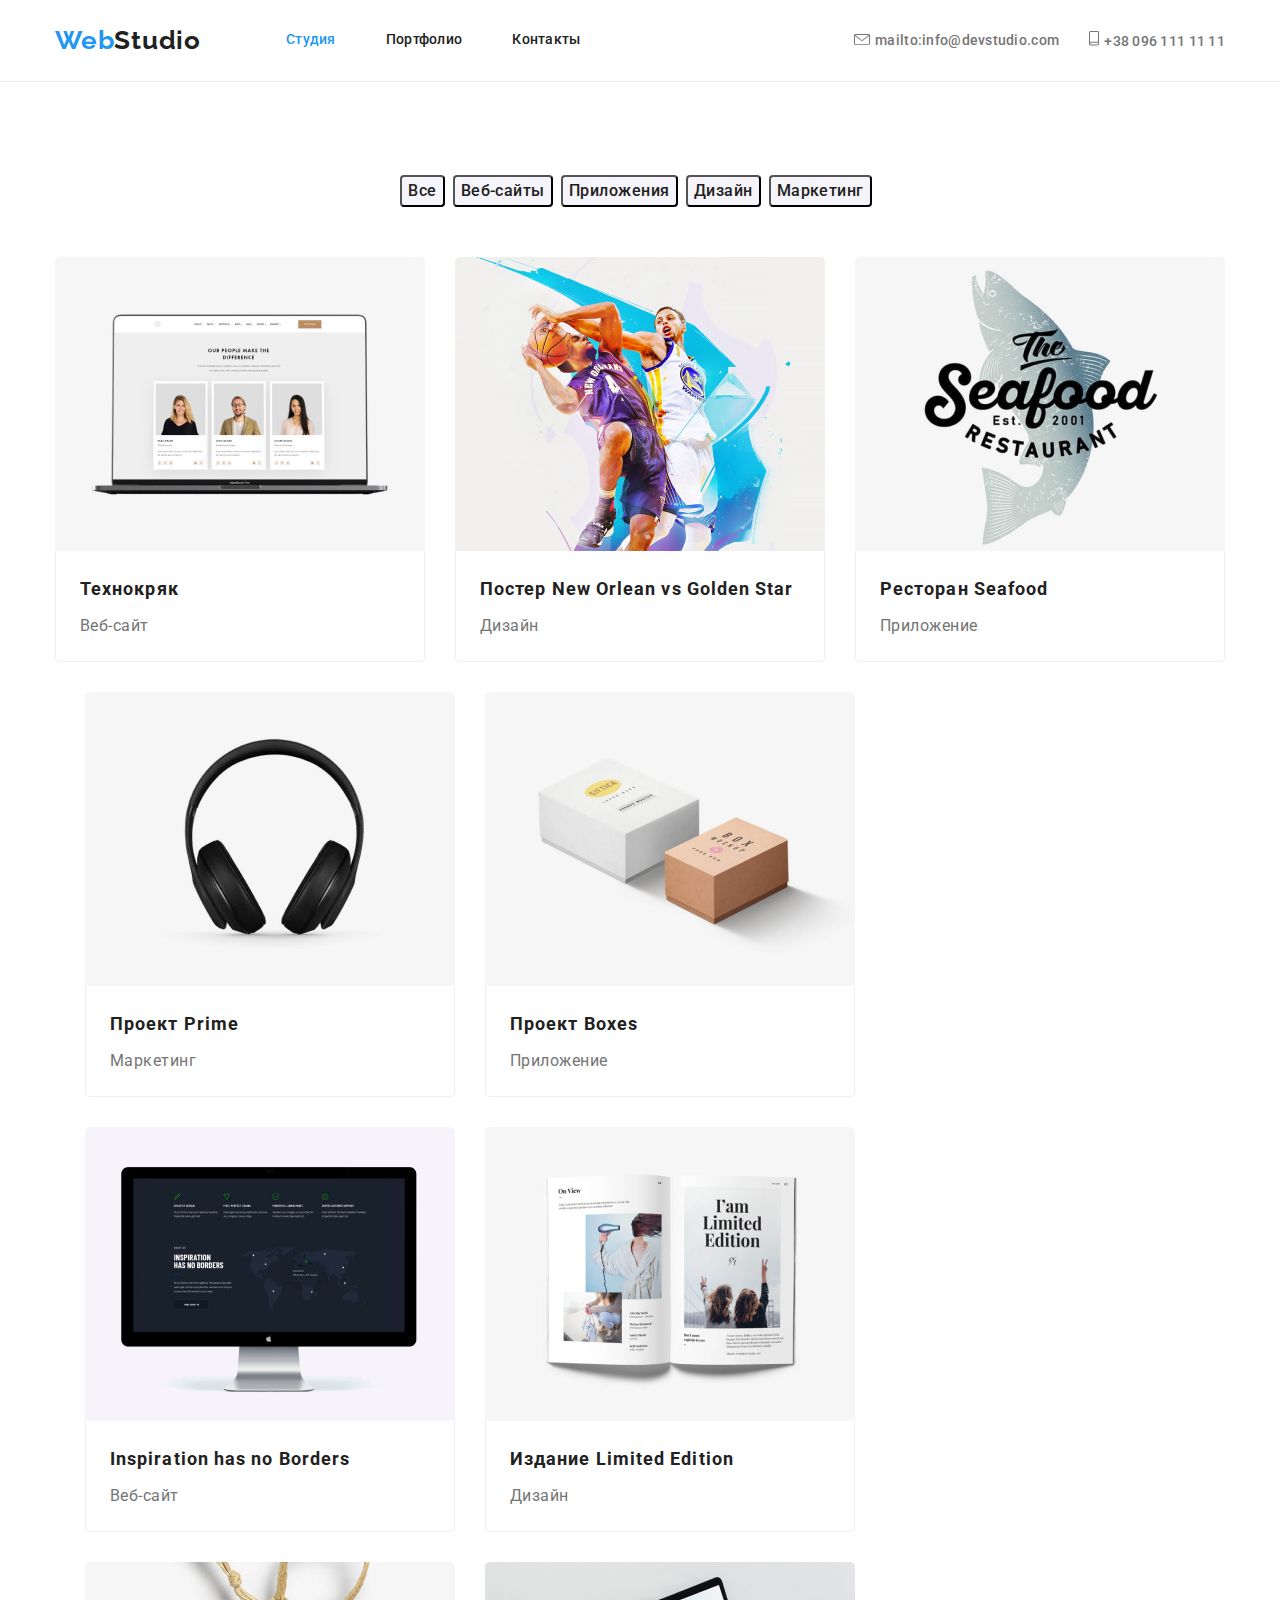
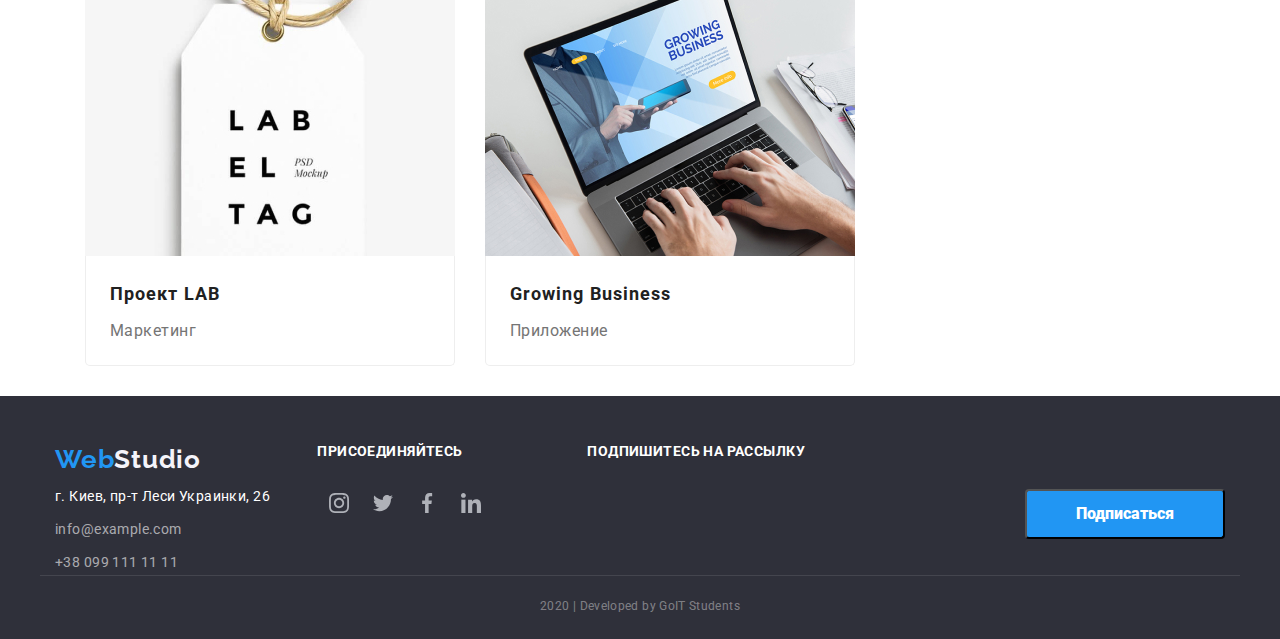
==== commit 80ae3e73: "1717" ====
--- a/portfolio.html
+++ b/portfolio.html
@@ -96,7 +96,7 @@
                         <a class="portfolio-container__link" href="">
                             <img class="portfolio-container__image-card" src="./images/portfolio-projects/img2.jpg" alt="Постер" width="370" height="294">
                             <div class="portfolio-container__card-content">
-                                <h2 class="portfolio-container__production-title">Постер New Orlean vs Golden Stars</h2>
+                                <h2 class="portfolio-container__production-title">Постер New Orlean vs Golden Star</h2>
                             <p class="portfolio-container__name">Дизайн</p>
                             <!--<p class="hide-text">Классический текст-«рыба» (условный, зачастую бессмысленный текст-заполнитель, вставляемый в макет страницы).</p>-->
                             </div>
--- a/css/styles.css
+++ b/css/styles.css
@@ -454,9 +454,9 @@
     margin-left: auto;
     margin-right: auto;
     padding-top: 94px;
-    padding-right: 0px;
+    padding-right: 15px;
     padding-bottom: 94px;
-    padding-left: 0px;
+    padding-left: 15px;
 
 }    
 
@@ -486,9 +486,8 @@
     justify-content: space-between;
     margin-top: 0px;
     margin-bottom: 0px;
-    padding-left: 15px;
-    padding-right: 15px;
-               
+    padding-left: 0px;
+    padding-right: ;
     }
 
 .team__item{
@@ -509,12 +508,8 @@
     width: 270px;
     padding-top: 30px;
     padding-bottom: 24px;
-    
-    
-
-}
-
-
+
+}
 
 .team__name{
 text-align: center;  
@@ -667,6 +662,7 @@
    padding-left: 15px;
    padding-right: 15px;
    display: flex;
+   border-bottom: 1px solid rgba(255, 255, 255, 0.1);
    justify-content: baseline;
 
 }   
@@ -688,6 +684,14 @@
     margin-top: 10px;
     margin-bottom: 0px;
     margin-right: auto;
+
+    color: var(--title-second-text-color);
+    font-family: Roboto, sans-serif;
+    font-style: normal;
+    font-weight: normal;
+    font-size: 14px;
+    line-height: 1.71;
+    letter-spacing: 0.03em;
     }    
 
 .footer__container__logo-adress__contact{
@@ -767,7 +771,7 @@
     padding-top: 18px;
     
     margin: 0px;
-    border-top: 1px solid rgba(255, 255, 255, 0.1);
+    
     justify-content: center;
 
     color: rgba(255, 255, 255, 0.4);  
@@ -790,26 +794,25 @@
 
 .button-container{
     width: 1200px;
+    margin-left: auto;
+    margin-right: auto;
     display: block;
     justify-content: center;
-    margin-left: auto;
-    margin-right: auto;
+    
 }
 
      .button-container__button-list{
-        width: 420px;
         display: flex;
-        justify-content: space-between;
+        justify-content: center;
         
-        margin-right: auto;
-        margin-left: auto;
-        margin-top: 0px;
+        margin-top: 93px;
         margin-bottom: 0px;
         
         padding-left: 0px;
       }
 
       .button-container__button{
+        margin-right: 8px;
         border-radius: 4px;
 
         background-color: var(--accent-background-color);
@@ -823,6 +826,10 @@
         letter-spacing: 0.03em;
       }
 
+      .button-container__button:not(:last-child){
+          margin-right: 8px;
+      }
+
       .button-container__button:hover,
       .button-container__button:focus,
       .button-container__button:active{
@@ -836,9 +843,12 @@
 
 .portfolio-container{
     width: 1200px;
+    margin-left: auto;
+    margin-right: auto;
+    
     padding-top: 50px;
     padding-right: 15px;
-        padding-left: 15px;
+    padding-left: 15px;
 }
 
 .portfolio-container__production-list{
@@ -901,12 +911,6 @@
     line-height: 1.87;
     letter-spacing: 0.03em;
 }
-
-      .item .card{
-          width: 370px;
-          margin-top: 30px;
-          padding-top: 0px;
-      }
           
       .container .production-list{
         display: flex;
@@ -914,11 +918,7 @@
         padding: 0px;
         margin-left: 0px;
       }
-
-    .production-list .item:not(:nth-child(3n)){
-        margin-right: 30px;
-    }
-           
+                   
       .production-list .link{
           display: block;
       }   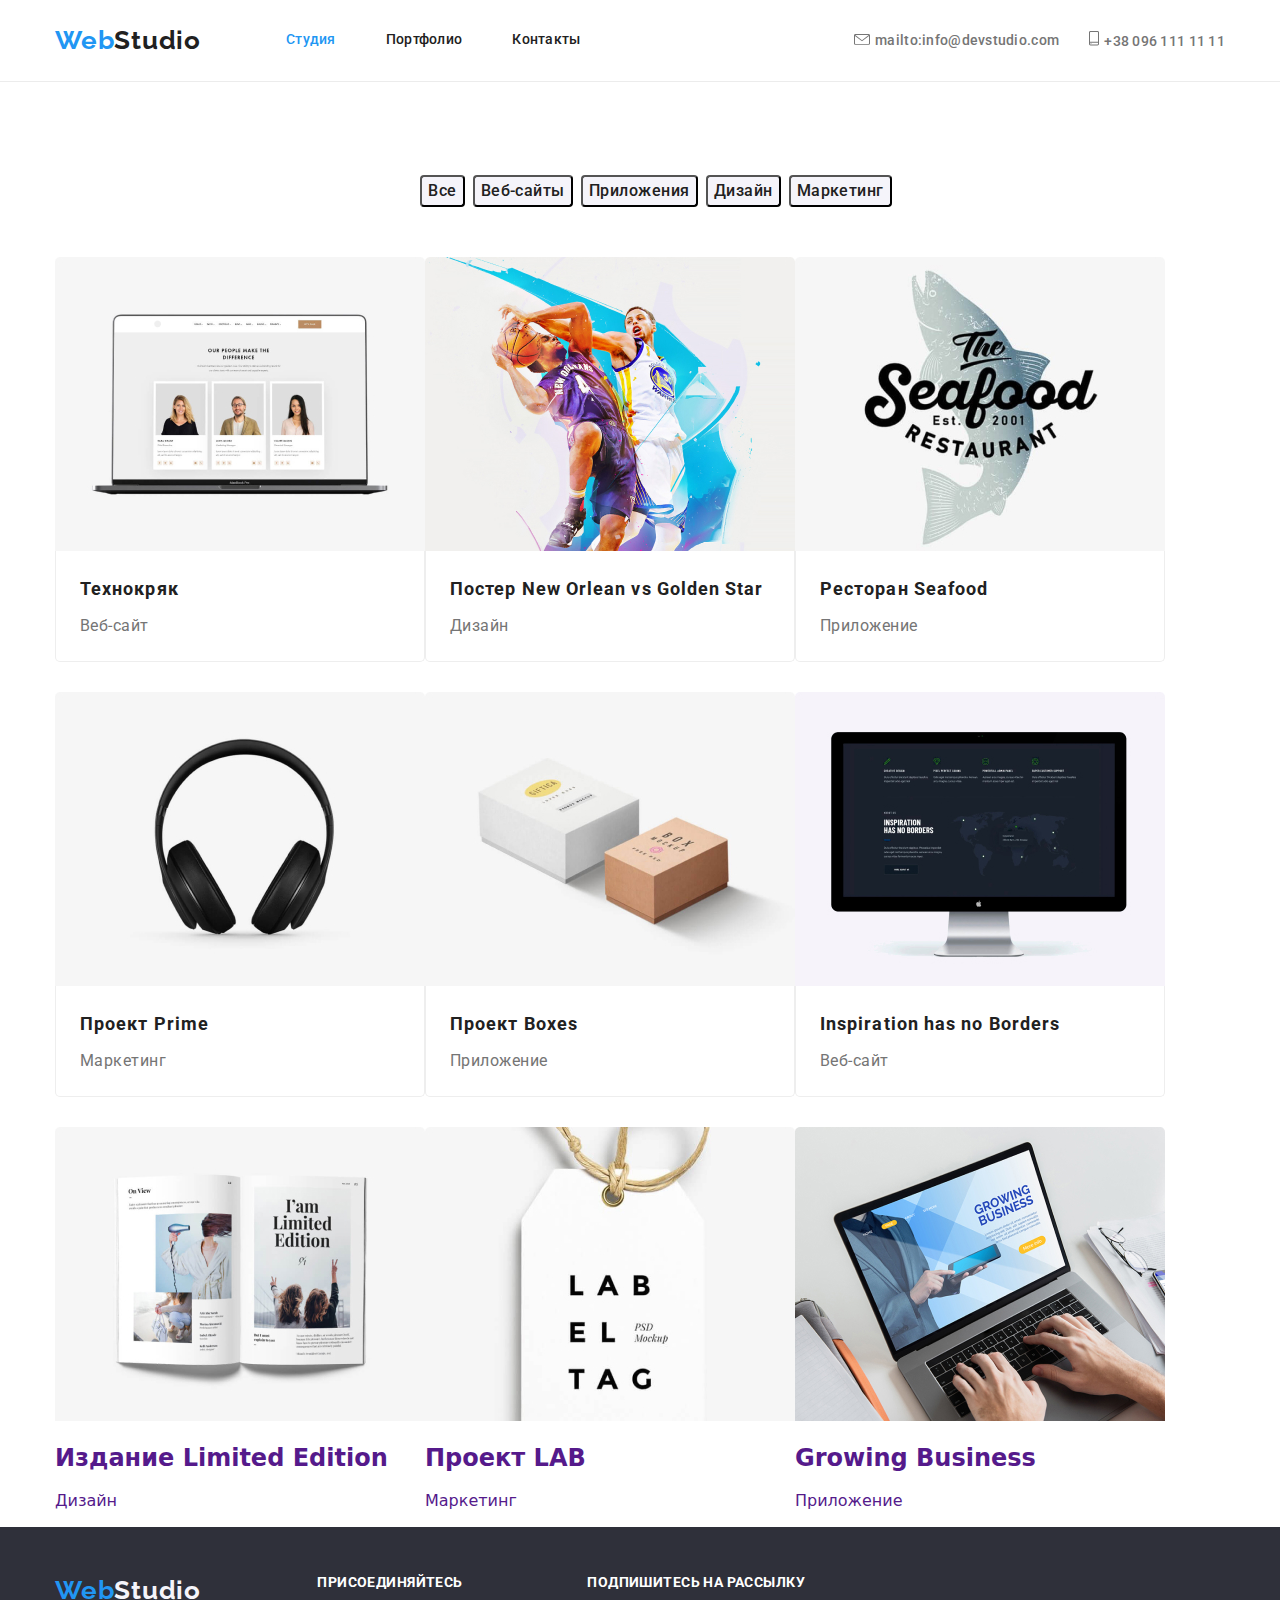
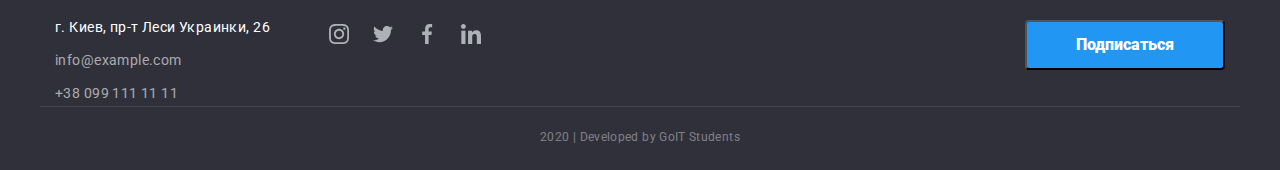
==== commit 31bee603: "new23" ====
--- a/portfolio.html
+++ b/portfolio.html
@@ -56,140 +56,141 @@
     <!--основной блок-->
     <main class="main-portfolio">
         <!--фильтры-->
-        <div class="button-container">
-        <ul class="button-container__button-list">
-            <li class="item">
-                <button type="button" class="button-container__button">Все</button>
-            </li> 
-            <li class="item">
-                <button type="button" class="button-container__button">Веб-сайты</button>
-            </li>
-            <li class="item">
-                <button type="button" class="button-container__button">Приложения</button>
-            </li>
-            <li class="item">
-                <button type="button" class="button-container__button">Дизайн</button>
-            </li>
-            <li class="item">
-                <button type="button" class="button-container__button">Маркетинг</button>
-            </li>
-        </ul>
-    </div>
-    <!--Портфолио-->
-    
-            <div class="portfolio-container">
-                <ul class="portfolio-container__production-list">
-                    <li class="portfolio-container__item">
-                       <div class="portfolio-container__card">
-                        <a class="portfolio-container__link" href="">
-                            <img class="portfolio-container__image-card" src="./images/portfolio-projects/img1.jpg" alt="Технокряк" width="370" height="294">
-                            <div class="portfolio-container__card-content">
-                                <h2 class="portfolio-container__production-title">Технокряк</h2>
-                            <p class="portfolio-container__name">Веб-сайт</p>
-                            <!--<p class="hide-text">Технокряк это современная площадка распространения коронавируса. Компании используют эту платформу для цифрового шпионажа и атак на защищённые сервера конкурентов.</p>-->
-                            </div>
-                        </a>
-                       </div>
-                    </li>
-                    <li class="portfolio-container__item">
-                       <div class="portfolio-container__card">
-                        <a class="portfolio-container__link" href="">
-                            <img class="portfolio-container__image-card" src="./images/portfolio-projects/img2.jpg" alt="Постер" width="370" height="294">
-                            <div class="portfolio-container__card-content">
-                                <h2 class="portfolio-container__production-title">Постер New Orlean vs Golden Star</h2>
-                            <p class="portfolio-container__name">Дизайн</p>
-                            <!--<p class="hide-text">Классический текст-«рыба» (условный, зачастую бессмысленный текст-заполнитель, вставляемый в макет страницы).</p>-->
-                            </div>
-                        </a>
-                       </div>
-                    </li>
-                    <li class="portfolio-container__item">
-                        <div class="portfolio-container__card">
-                            <a class="portfolio-container__link" href="">
-                                <img class="portfolio-container__image-card" src="./images/portfolio-projects/img3.jpg" alt="Ресторан Seafood" width="370" height="294">
-                                <div class="portfolio-container__card-content">
-                                    <h2 class="portfolio-container__production-title">Ресторан Seafood</h2>
-                                <p class="portfolio-container__name">Приложение</p>
-                                <!--<p class="hide-text">Lorem ipsum dolor sit amet, eu errem eloquentiam pro. Fuisset platonem postulant eos id, ut mazim legere pri, nostrud debitis no usu.</p>-->
-                                </div>
-                            </a>
-                        </div>
-                    </li>            
-                    <li class="portfolio-container__item">
-                        <div class="portfolio-container__card">
-                            <a class="portfolio-container__link" href="">
-                                <img class="portfolio-container__image-card" src="./images/portfolio-projects/img4.jpg" alt="Проект Prime" width="370" height="294">
-                                <div class="portfolio-container__card-content">
-                                    <h2 class="portfolio-container__production-title">Проект Prime</h2>
-                                <p class="portfolio-container__name">Маркетинг </p>
-                                <!--<p class="hide-text">Reprimique eloquentiam ex has, at rebum tempor nec. Qui molestiae conclusionemque ut. Quo denique theophrastus ea, an his justo deseruisse.</p>-->
-                                </div>
-                            </a>
-                        </div>
-                    </li>
-                    <li class="portfolio-container__item">
-                       <div class="portfolio-container__card">
-                        <a class="portfolio-container__link" href="">
-                            <img class="portfolio-container__image-card" src="./images/portfolio-projects/img5.jpg" alt="Проект Boxes" width="370" height="294">
-                            <div class="portfolio-container__card-content">
-                                <h2 class="portfolio-container__production-title">Проект Boxes</h2>
-                            <p class="portfolio-container__name">Приложение</p>
-                            <!--<p class="hide-text">Классический текст-«рыба» (условный, зачастую бессмысленный текст-заполнитель, вставляемый в макет страницы).</p>-->
-                            </div>
-                        </a>
-                       </div>
-                    </li>
-                    <li class="portfolio-container__item">
-                        <div class="portfolio-container__card">
-                            <a class="portfolio-container__link" href="">
-                                <img class="portfolio-container__image-card" src="./images/portfolio-projects/img6.jpg" alt="Inspiration has no Borders" width="370" height="294">
-                                <div class="portfolio-container__card-content">
-                                    <h2 class="portfolio-container__production-title">Inspiration has no Borders</h2>
-                                <p class="portfolio-container__name">Веб-сайт</p>
-                                <!--<p class="hide-text">Lorem ipsum dolor sit amet, eu errem eloquentiam pro. Fuisset platonem postulant eos id, ut mazim legere pri, nostrud debitis no usu.</p>-->
-                                </div>
-                            </a>
-                        </div>
-                    </li>                   
-                     <li class="portfolio-container__item">
-                       <div class="portfolio-container__card">
-                        <a class="portfolio-container__link" href=""> 
-                            <img class="portfolio-container__image-card" src="./images/portfolio-projects/img7.jpg" alt="Издание Limited Edition" width="370" height="294">
-                            <div class="portfolio-container__card-content">
-                                <h2 class="portfolio-container__production-title">Издание Limited Edition</h2>
-                            <p class="portfolio-container__name">Дизайн</p>
-                            <!--<p class="hide-text">Reprimique eloquentiam ex has, at rebum tempor nec. Qui molestiae conclusionemque ut. Quo denique theophrastus ea, an his justo deseruisse.</p>-->
-                            </div>
-                        </a>
-                       </div>
-                    </li>
-                    <li class="portfolio-container__item">
-                        <div class="portfolio-container__card">
-                            <a class="portfolio-container__link" href="">
-                                <img class="portfolio-container__image-card" src="./images/portfolio-projects/img8.jpg" alt="Проект LAB" width="370" height="294">
-                                <div class="portfolio-container__card-content">
-                                    <h2 class="portfolio-container__production-title">Проект LAB</h2>
-                                    <p class="portfolio-container__name">Маркетинг</p>
+        <section class="section-portfolio">
+            <div class="container-portfolio">
+                <ul class="button__list">
+                    <li class="item">
+                        <button type="button" class="button-container__button">Все</button>
+                    </li> 
+                    <li class="item">
+                        <button type="button" class="button-container__button">Веб-сайты</button>
+                    </li>
+                    <li class="item">
+                        <button type="button" class="button-container__button">Приложения</button>
+                    </li>
+                    <li class="item">
+                        <button type="button" class="button-container__button">Дизайн</button>
+                    </li>
+                    <li class="item">
+                        <button type="button" class="button-container__button">Маркетинг</button>
+                    </li>
+                </ul>
+            
+            <!--Портфолио-->
+            
+                        <ul class="portfolio-container__production-list">
+                            <li class="portfolio-container__item">
+                               <div class="portfolio-container__card">
+                                <a class="portfolio-container__link" href="">
+                                    <img class="portfolio-container__image-card" src="./images/portfolio-projects/img1.jpg" alt="Технокряк" width="370" height="294">
+                                    <div class="portfolio-container__card-content">
+                                        <h2 class="portfolio-container__production-title">Технокряк</h2>
+                                    <p class="portfolio-container__name">Веб-сайт</p>
+                                    <!--<p class="hide-text">Технокряк это современная площадка распространения коронавируса. Компании используют эту платформу для цифрового шпионажа и атак на защищённые сервера конкурентов.</p>-->
+                                    </div>
+                                </a>
+                               </div>
+                            </li>
+                            <li class="portfolio-container__item">
+                               <div class="portfolio-container__card">
+                                <a class="portfolio-container__link" href="">
+                                    <img class="portfolio-container__image-card" src="./images/portfolio-projects/img2.jpg" alt="Постер" width="370" height="294">
+                                    <div class="portfolio-container__card-content">
+                                        <h2 class="portfolio-container__production-title">Постер New Orlean vs Golden Star</h2>
+                                    <p class="portfolio-container__name">Дизайн</p>
                                     <!--<p class="hide-text">Классический текст-«рыба» (условный, зачастую бессмысленный текст-заполнитель, вставляемый в макет страницы).</p>-->
-                                </div>
-                            </a>
-                        </div>
-                    </li>
-                    <li class="portfolio-container__item">
-                       <div class="portfolio-container__card">
-                        <a class="portfolio-container__link" href=""> 
-                            <img class="portfolio-container__image-card" src="./images/portfolio-projects/img9.jpg" alt="Growing Business" width="370" height="294">
-                           <div class="portfolio-container__card-content">
-                            <h2 class="portfolio-container__production-title">Growing Business</h2>
-                            <p class="portfolio-container__name">Приложение</p>
-                            <!--<p class="hide-text">Lorem ipsum dolor sit amet, eu errem eloquentiam pro. Fuisset platonem postulant eos id, ut mazim legere pri, nostrud debitis no usu.</p>-->
-                           </div>
-                        </a>
-                       </div>
-                    </li>
-                </ul>
+                                    </div>
+                                </a>
+                               </div>
+                            </li>
+                            <li class="portfolio-container__item">
+                                <div class="portfolio-container__card">
+                                    <a class="portfolio-container__link" href="">
+                                        <img class="portfolio-container__image-card" src="./images/portfolio-projects/img3.jpg" alt="Ресторан Seafood" width="370" height="294">
+                                        <div class="portfolio-container__card-content">
+                                            <h2 class="portfolio-container__production-title">Ресторан Seafood</h2>
+                                        <p class="portfolio-container__name">Приложение</p>
+                                        <!--<p class="hide-text">Lorem ipsum dolor sit amet, eu errem eloquentiam pro. Fuisset platonem postulant eos id, ut mazim legere pri, nostrud debitis no usu.</p>-->
+                                        </div>
+                                    </a>
+                                </div>
+                            </li>            
+                            <li class="portfolio-container__item">
+                                <div class="portfolio-container__card">
+                                    <a class="portfolio-container__link" href="">
+                                        <img class="portfolio-container__image-card" src="./images/portfolio-projects/img4.jpg" alt="Проект Prime" width="370" height="294">
+                                        <div class="portfolio-container__card-content">
+                                            <h2 class="portfolio-container__production-title">Проект Prime</h2>
+                                        <p class="portfolio-container__name">Маркетинг </p>
+                                        <!--<p class="hide-text">Reprimique eloquentiam ex has, at rebum tempor nec. Qui molestiae conclusionemque ut. Quo denique theophrastus ea, an his justo deseruisse.</p>-->
+                                        </div>
+                                    </a>
+                                </div>
+                            </li>
+                            <li class="portfolio-container__item">
+                               <div class="portfolio-container__card">
+                                <a class="portfolio-container__link" href="">
+                                    <img class="portfolio-container__image-card" src="./images/portfolio-projects/img5.jpg" alt="Проект Boxes" width="370" height="294">
+                                    <div class="portfolio-container__card-content">
+                                        <h2 class="portfolio-container__production-title">Проект Boxes</h2>
+                                    <p class="portfolio-container__name">Приложение</p>
+                                    <!--<p class="hide-text">Классический текст-«рыба» (условный, зачастую бессмысленный текст-заполнитель, вставляемый в макет страницы).</p>-->
+                                    </div>
+                                </a>
+                               </div>
+                            </li>
+                            <li class="portfolio-container__item">
+                                <div class="portfolio-container__card">
+                                    <a class="portfolio-container__link" href="">
+                                        <img class="portfolio-container__image-card" src="./images/portfolio-projects/img6.jpg" alt="Inspiration has no Borders" width="370" height="294">
+                                        <div class="portfolio-container__card-content">
+                                            <h2 class="portfolio-container__production-title">Inspiration has no Borders</h2>
+                                        <p class="portfolio-container__name">Веб-сайт</p>
+                                        <!--<p class="hide-text">Lorem ipsum dolor sit amet, eu errem eloquentiam pro. Fuisset platonem postulant eos id, ut mazim legere pri, nostrud debitis no usu.</p>-->
+                                        </div>
+                                    </a>
+                                </div>
+                            </li>                   
+                             <li class="portfolio-container__item">
+                               <div class="portfolio-container__card">
+                                <a class="portfolio-container__link" href=""> 
+                                    <img class="portfolio-container__image-card" src="./images/portfolio-projects/img7.jpg" alt="Издание Limited Edition" width="370" height="294">
+                                    <div class="portfolio-container__card-content">
+                                        <h2 class="portfolio-container__production-title">Издание Limited Edition</h2>
+                                    <p class="portfolio-container__name">Дизайн</p>
+                                    <!--<p class="hide-text">Reprimique eloquentiam ex has, at rebum tempor nec. Qui molestiae conclusionemque ut. Quo denique theophrastus ea, an his justo deseruisse.</p>-->
+                                    </div>
+                                </a>
+                               </div>
+                            </li>
+                            <li class="portfolio-container__item">
+                                <div class="portfolio-container__card">
+                                    <a class="portfolio-container__link" href="">
+                                        <img class="portfolio-container__image-card" src="./images/portfolio-projects/img8.jpg" alt="Проект LAB" width="370" height="294">
+                                        <div class="portfolio-container__card-content">
+                                            <h2 class="portfolio-container__production-title">Проект LAB</h2>
+                                            <p class="portfolio-container__name">Маркетинг</p>
+                                            <!--<p class="hide-text">Классический текст-«рыба» (условный, зачастую бессмысленный текст-заполнитель, вставляемый в макет страницы).</p>-->
+                                        </div>
+                                    </a>
+                                </div>
+                            </li>
+                            <li class="portfolio-container__item">
+                               <div class="portfolio-container__card">
+                                <a class="portfolio-container__link" href=""> 
+                                    <img class="portfolio-container__image-card" src="./images/portfolio-projects/img9.jpg" alt="Growing Business" width="370" height="294">
+                                   <div class="portfolio-container__card-content">
+                                    <h2 class="portfolio-container__production-title">Growing Business</h2>
+                                    <p class="portfolio-container__name">Приложение</p>
+                                    <!--<p class="hide-text">Lorem ipsum dolor sit amet, eu errem eloquentiam pro. Fuisset platonem postulant eos id, ut mazim legere pri, nostrud debitis no usu.</p>-->
+                                   </div>
+                                </a>
+                               </div>
+                            </li>
+                        </ul>
             </div>
-    
+        </section>
+                
     </main>
         
    <!--Footer-->
--- a/css/styles.css
+++ b/css/styles.css
@@ -785,30 +785,31 @@
       }
       
 .main-portfolio{
-    background-color: var(--title-second-text-color);
+    
     padding-top: 0px;
     padding-right: 0px;
     padding-bottom: 0px;
     padding-left: 0px;
     }
 
-.button-container{
+.section-portfolio{
+    background-color: var(--title-second-text-color);
+}
+
+.container-portfolio{
     width: 1200px;
     margin-left: auto;
     margin-right: auto;
-    display: block;
-    justify-content: center;
-    
-}
-
-     .button-container__button-list{
+    padding-left: 15px;
+    padding-right: 15px;
+}
+
+     .button__list{
         display: flex;
         justify-content: center;
+        padding-top: 93px;
+        margin: 0px;
         
-        margin-top: 93px;
-        margin-bottom: 0px;
-        
-        padding-left: 0px;
       }
 
       .button-container__button{
@@ -841,30 +842,23 @@
           margin-left: 8px;
       }
 
-.portfolio-container{
-    width: 1200px;
-    margin-left: auto;
-    margin-right: auto;
-    
-    padding-top: 50px;
-    padding-right: 15px;
-    padding-left: 15px;
-}
-
 .portfolio-container__production-list{
     display: flex;
     flex-wrap: wrap;
     margin: 0px;
-    padding: 0px;
-}
-
-.portfolio-container__item + .portfolio-container__item{
+    padding-top: 50px;
+    padding-left: 0px;
+    padding-right: 0px;
+}
+
+.portfolio-container__item: not(:nth-child(3n)){
+    margin-right: 30px;
+}
+
+.portfolio-container__item:not(:nth-last-child(-n+3)){
     margin-bottom: 30px;
-    margin-left: 30px;
-}
 
 .portfolio-container__link{
-
 }
 
 .portfolio-container__image-card{
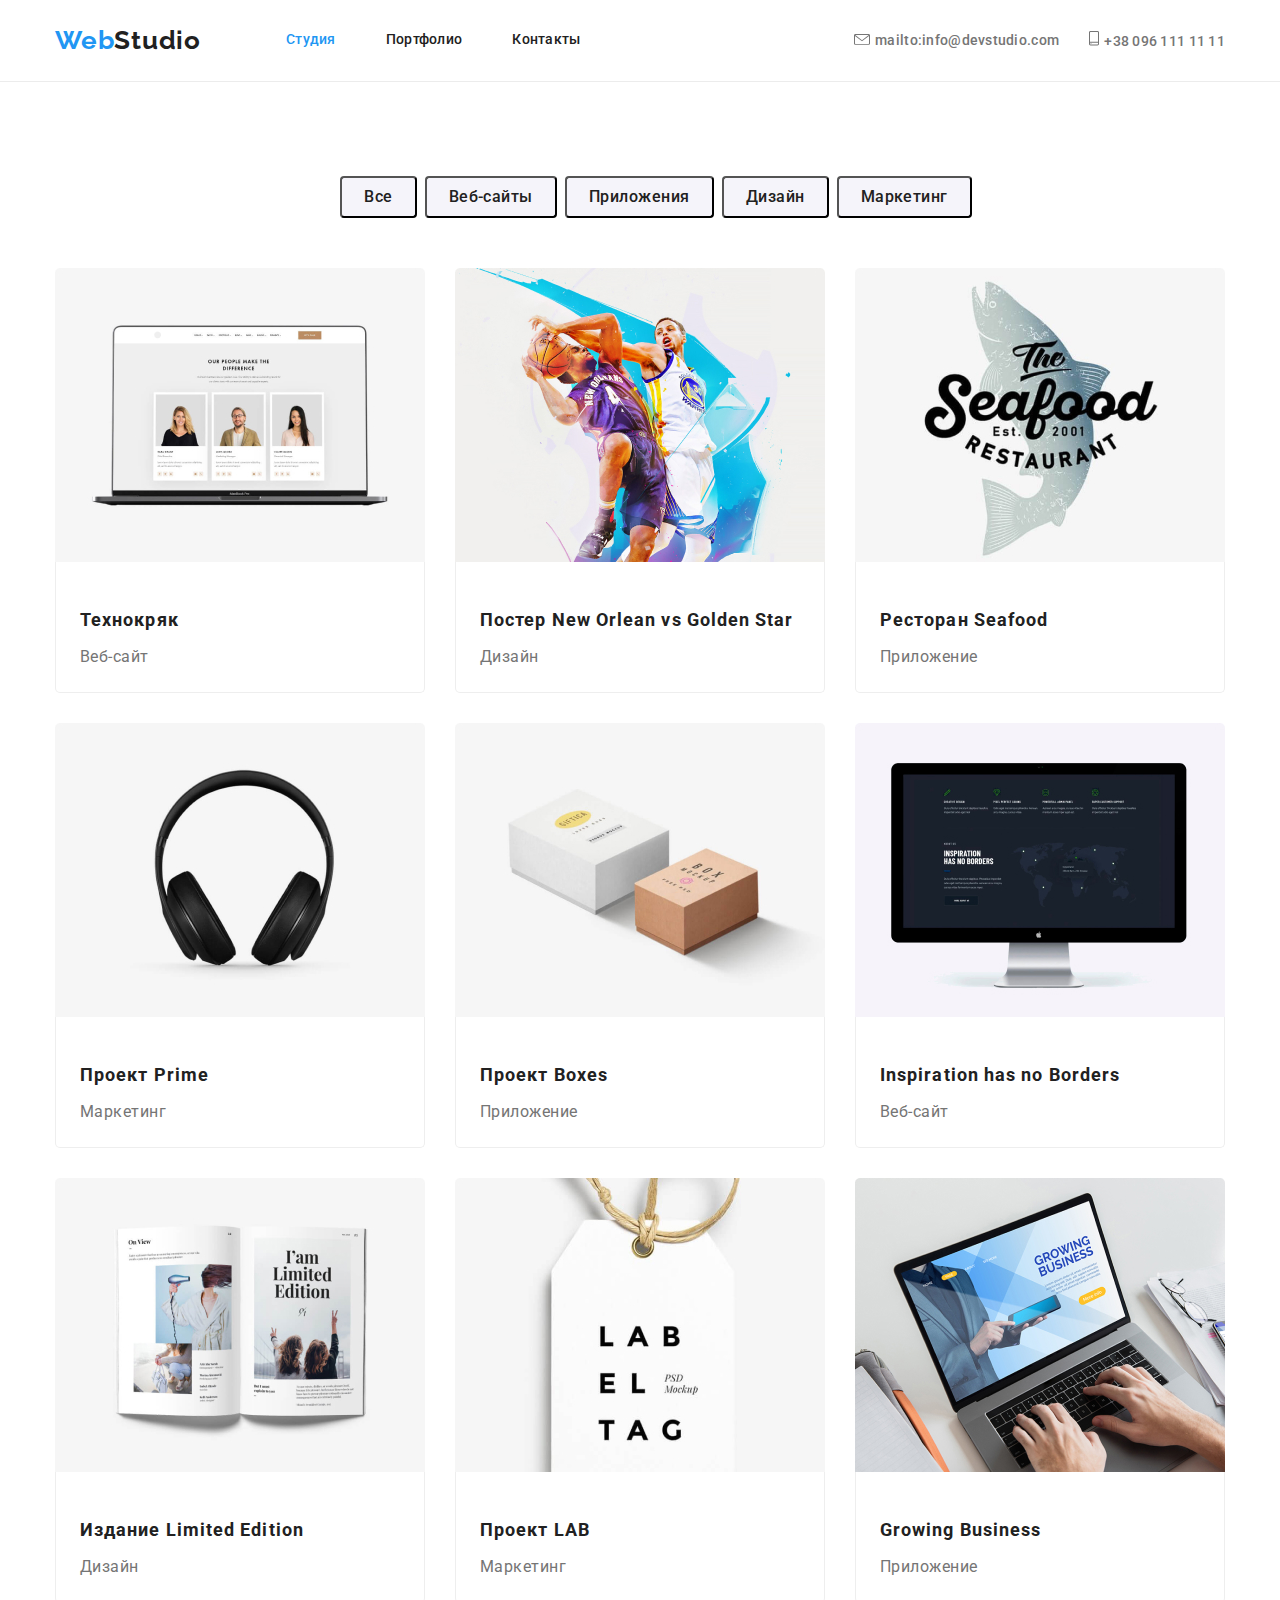
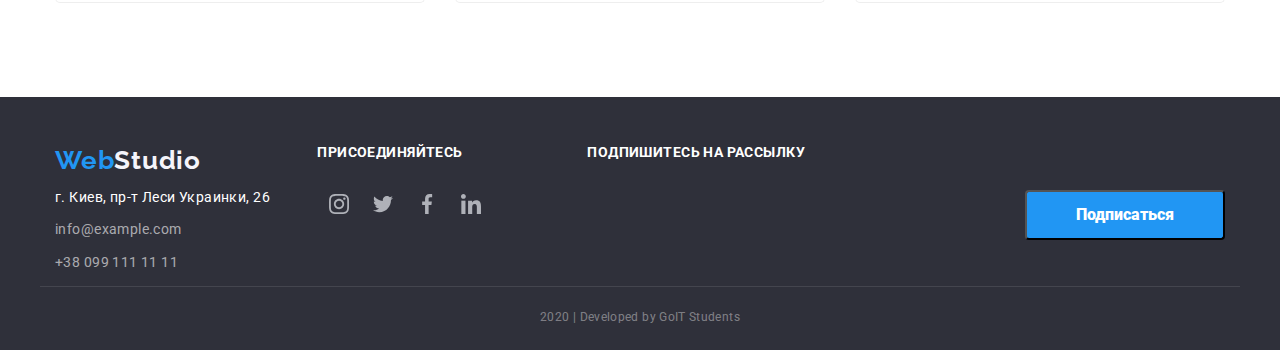
==== commit 43775020: "24052020" ====
--- a/portfolio.html
+++ b/portfolio.html
@@ -78,7 +78,7 @@
             
             <!--Портфолио-->
             
-                        <ul class="portfolio-container__production-list">
+                        <ul class="portfolio__production-list">
                             <li class="portfolio-container__item">
                                <div class="portfolio-container__card">
                                 <a class="portfolio-container__link" href="">
--- a/css/styles.css
+++ b/css/styles.css
@@ -731,6 +731,8 @@
     display: flex;
     padding-left: 0px;
     list-style-type: none;
+    margin-top: 0px;
+    margin-bottom: 56px;
 }
 
 .footer__container__subscribe{
@@ -794,6 +796,8 @@
 
 .section-portfolio{
     background-color: var(--title-second-text-color);
+    padding-top: 94px;
+    padding-bottom: 94px;
 }
 
 .container-portfolio{
@@ -807,7 +811,6 @@
      .button__list{
         display: flex;
         justify-content: center;
-        padding-top: 93px;
         margin: 0px;
         
       }
@@ -815,6 +818,10 @@
       .button-container__button{
         margin-right: 8px;
         border-radius: 4px;
+        padding-top: 6px;
+        padding-right: 22px;
+        padding-bottom: 6px;
+        padding-left: 22px;
 
         background-color: var(--accent-background-color);
         color: var(--title-text-color);
@@ -842,7 +849,7 @@
           margin-left: 8px;
       }
 
-.portfolio-container__production-list{
+.portfolio__production-list{
     display: flex;
     flex-wrap: wrap;
     margin: 0px;
@@ -851,12 +858,13 @@
     padding-right: 0px;
 }
 
-.portfolio-container__item: not(:nth-child(3n)){
+.portfolio-container__item:not(:nth-child(3n)){
     margin-right: 30px;
 }
 
 .portfolio-container__item:not(:nth-last-child(-n+3)){
     margin-bottom: 30px;
+}
 
 .portfolio-container__link{
 }
@@ -881,8 +889,8 @@
 }
 
 .portfolio-container__production-title{
-    margin-top: 0px;
-    margin-bottom: 0px;
+    margin-top: 20px;
+    margin-bottom: 4px;
     
     color: var(--title-text-color);
     font-family: Roboto, sans-serif;
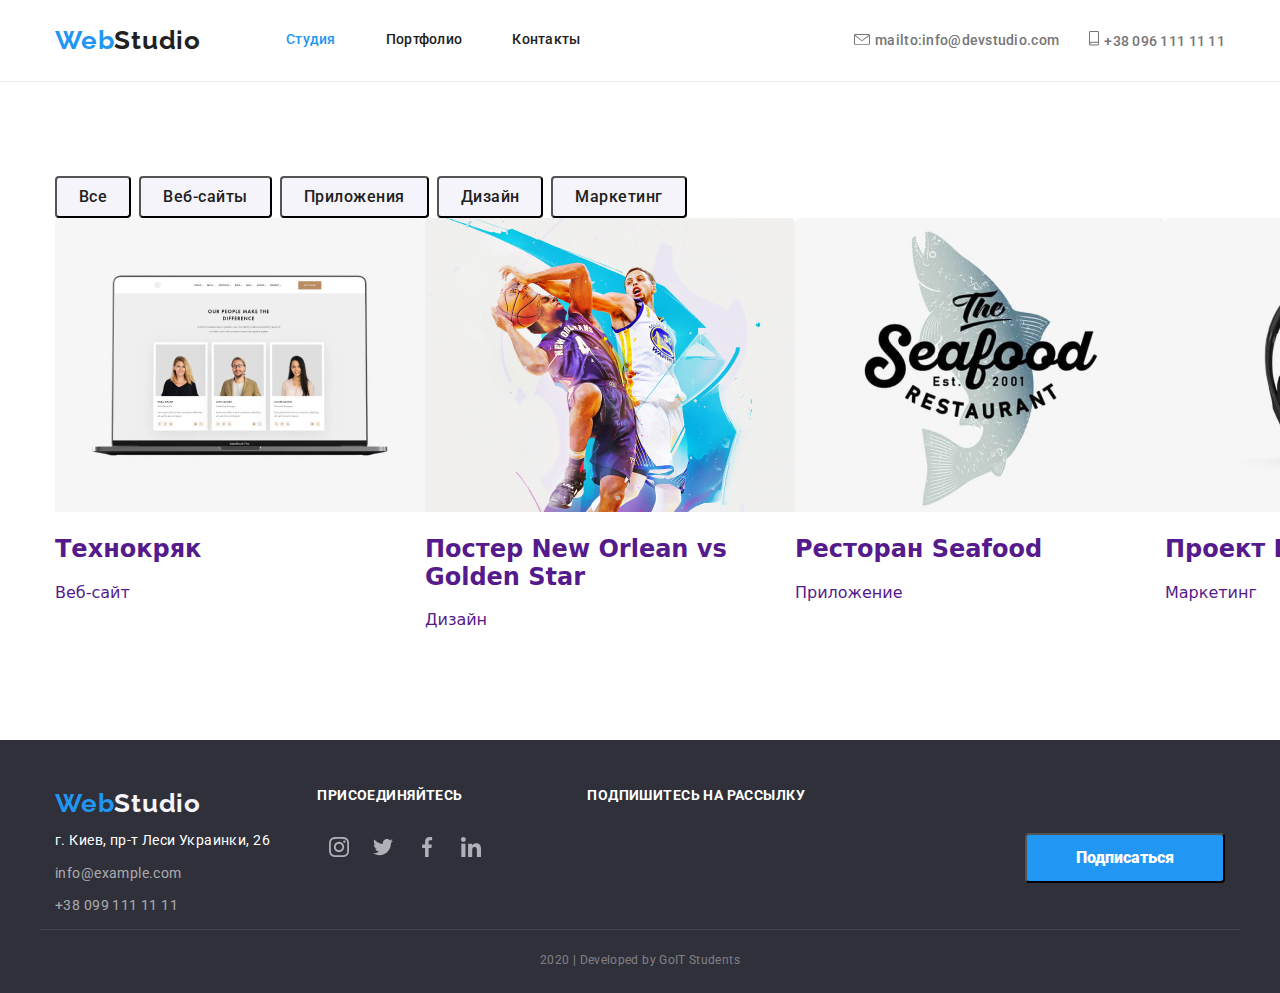
==== commit 52db6096: "new" ====
--- a/portfolio.html
+++ b/portfolio.html
@@ -11,7 +11,7 @@
 <body>
     <!--Шапка-->
     <header class="page-header">
-        <div class="container">
+        <div class="header-container">
              <!--Меню навигации-->
          <nav class="main-nav">
              <a class="logo header" href="./index.html"><span>Web</span>Studio</a>
@@ -56,9 +56,9 @@
     <!--основной блок-->
     <main class="main-portfolio">
         <!--фильтры-->
-        <section class="section-portfolio">
-            <div class="container-portfolio">
-                <ul class="button__list">
+        <section class="section">
+            <div class="container">
+                <ul class="list">
                     <li class="item">
                         <button type="button" class="button-container__button">Все</button>
                     </li> 
@@ -78,110 +78,110 @@
             
             <!--Портфолио-->
             
-                        <ul class="portfolio__production-list">
-                            <li class="portfolio-container__item">
-                               <div class="portfolio-container__card">
-                                <a class="portfolio-container__link" href="">
-                                    <img class="portfolio-container__image-card" src="./images/portfolio-projects/img1.jpg" alt="Технокряк" width="370" height="294">
-                                    <div class="portfolio-container__card-content">
-                                        <h2 class="portfolio-container__production-title">Технокряк</h2>
-                                    <p class="portfolio-container__name">Веб-сайт</p>
+                        <ul class="list">
+                            <li class="item">
+                               <div class="portfolio__card">
+                                <a class="link" href="">
+                                    <img class="portfolio__image-card" src="./images/portfolio-projects/img1.jpg" alt="Технокряк" width="370" height="294">
+                                    <div class="portfolio__card-content">
+                                        <h2 class="portfolio-title">Технокряк</h2>
+                                    <p class="portfolio__name">Веб-сайт</p>
                                     <!--<p class="hide-text">Технокряк это современная площадка распространения коронавируса. Компании используют эту платформу для цифрового шпионажа и атак на защищённые сервера конкурентов.</p>-->
                                     </div>
                                 </a>
                                </div>
                             </li>
-                            <li class="portfolio-container__item">
-                               <div class="portfolio-container__card">
-                                <a class="portfolio-container__link" href="">
-                                    <img class="portfolio-container__image-card" src="./images/portfolio-projects/img2.jpg" alt="Постер" width="370" height="294">
-                                    <div class="portfolio-container__card-content">
-                                        <h2 class="portfolio-container__production-title">Постер New Orlean vs Golden Star</h2>
-                                    <p class="portfolio-container__name">Дизайн</p>
+                            <li class="item">
+                               <div class="portfolio__card">
+                                <a class="link" href="">
+                                    <img class="portfolio__image-card" src="./images/portfolio-projects/img2.jpg" alt="Постер" width="370" height="294">
+                                    <div class="portfolio__card-content">
+                                        <h2 class="portfolio-title">Постер New Orlean vs Golden Star</h2>
+                                    <p class="portfolio__name">Дизайн</p>
                                     <!--<p class="hide-text">Классический текст-«рыба» (условный, зачастую бессмысленный текст-заполнитель, вставляемый в макет страницы).</p>-->
                                     </div>
                                 </a>
                                </div>
                             </li>
-                            <li class="portfolio-container__item">
-                                <div class="portfolio-container__card">
-                                    <a class="portfolio-container__link" href="">
-                                        <img class="portfolio-container__image-card" src="./images/portfolio-projects/img3.jpg" alt="Ресторан Seafood" width="370" height="294">
-                                        <div class="portfolio-container__card-content">
-                                            <h2 class="portfolio-container__production-title">Ресторан Seafood</h2>
-                                        <p class="portfolio-container__name">Приложение</p>
+                            <li class="item">
+                                <div class="portfolior__card">
+                                    <a class="link" href="">
+                                        <img class="portfolio__image-card" src="./images/portfolio-projects/img3.jpg" alt="Ресторан Seafood" width="370" height="294">
+                                        <div class="portfolio__card-content">
+                                            <h2 class="portfolio-title">Ресторан Seafood</h2>
+                                        <p class="portfolio__name">Приложение</p>
                                         <!--<p class="hide-text">Lorem ipsum dolor sit amet, eu errem eloquentiam pro. Fuisset platonem postulant eos id, ut mazim legere pri, nostrud debitis no usu.</p>-->
                                         </div>
                                     </a>
                                 </div>
                             </li>            
-                            <li class="portfolio-container__item">
-                                <div class="portfolio-container__card">
-                                    <a class="portfolio-container__link" href="">
-                                        <img class="portfolio-container__image-card" src="./images/portfolio-projects/img4.jpg" alt="Проект Prime" width="370" height="294">
-                                        <div class="portfolio-container__card-content">
-                                            <h2 class="portfolio-container__production-title">Проект Prime</h2>
-                                        <p class="portfolio-container__name">Маркетинг </p>
+                            <li class="item">
+                                <div class="portfolio__card">
+                                    <a class="link" href="">
+                                        <img class="portfolio__image-card" src="./images/portfolio-projects/img4.jpg" alt="Проект Prime" width="370" height="294">
+                                        <div class="portfolio__card-content">
+                                            <h2 class="portfolio-title">Проект Prime</h2>
+                                        <p class="portfolio__name">Маркетинг </p>
                                         <!--<p class="hide-text">Reprimique eloquentiam ex has, at rebum tempor nec. Qui molestiae conclusionemque ut. Quo denique theophrastus ea, an his justo deseruisse.</p>-->
                                         </div>
                                     </a>
                                 </div>
                             </li>
-                            <li class="portfolio-container__item">
-                               <div class="portfolio-container__card">
-                                <a class="portfolio-container__link" href="">
-                                    <img class="portfolio-container__image-card" src="./images/portfolio-projects/img5.jpg" alt="Проект Boxes" width="370" height="294">
-                                    <div class="portfolio-container__card-content">
-                                        <h2 class="portfolio-container__production-title">Проект Boxes</h2>
-                                    <p class="portfolio-container__name">Приложение</p>
+                            <li class="item">
+                               <div class="portfolio__card">
+                                <a class="link" href="">
+                                    <img class="portfolio__image-card" src="./images/portfolio-projects/img5.jpg" alt="Проект Boxes" width="370" height="294">
+                                    <div class="portfolio__card-content">
+                                        <h2 class="portfolio-title">Проект Boxes</h2>
+                                    <p class="portfolio__name">Приложение</p>
                                     <!--<p class="hide-text">Классический текст-«рыба» (условный, зачастую бессмысленный текст-заполнитель, вставляемый в макет страницы).</p>-->
                                     </div>
                                 </a>
                                </div>
                             </li>
-                            <li class="portfolio-container__item">
-                                <div class="portfolio-container__card">
-                                    <a class="portfolio-container__link" href="">
-                                        <img class="portfolio-container__image-card" src="./images/portfolio-projects/img6.jpg" alt="Inspiration has no Borders" width="370" height="294">
-                                        <div class="portfolio-container__card-content">
-                                            <h2 class="portfolio-container__production-title">Inspiration has no Borders</h2>
-                                        <p class="portfolio-container__name">Веб-сайт</p>
+                            <li class="item">
+                                <div class="portfolio__card">
+                                    <a class="link" href="">
+                                        <img class="portfolio__image-card" src="./images/portfolio-projects/img6.jpg" alt="Inspiration has no Borders" width="370" height="294">
+                                        <div class="portfolio__card-content">
+                                            <h2 class="portfolio-title">Inspiration has no Borders</h2>
+                                        <p class="portfolio__name">Веб-сайт</p>
                                         <!--<p class="hide-text">Lorem ipsum dolor sit amet, eu errem eloquentiam pro. Fuisset platonem postulant eos id, ut mazim legere pri, nostrud debitis no usu.</p>-->
                                         </div>
                                     </a>
                                 </div>
                             </li>                   
-                             <li class="portfolio-container__item">
-                               <div class="portfolio-container__card">
-                                <a class="portfolio-container__link" href=""> 
-                                    <img class="portfolio-container__image-card" src="./images/portfolio-projects/img7.jpg" alt="Издание Limited Edition" width="370" height="294">
-                                    <div class="portfolio-container__card-content">
-                                        <h2 class="portfolio-container__production-title">Издание Limited Edition</h2>
-                                    <p class="portfolio-container__name">Дизайн</p>
+                             <li class="item">
+                               <div class="portfolio__card">
+                                <a class="link" href=""> 
+                                    <img class="portfolio__image-card" src="./images/portfolio-projects/img7.jpg" alt="Издание Limited Edition" width="370" height="294">
+                                    <div class="portfolio__card-content">
+                                        <h2 class="portfolio-title">Издание Limited Edition</h2>
+                                    <p class="portfolio__name">Дизайн</p>
                                     <!--<p class="hide-text">Reprimique eloquentiam ex has, at rebum tempor nec. Qui molestiae conclusionemque ut. Quo denique theophrastus ea, an his justo deseruisse.</p>-->
                                     </div>
                                 </a>
                                </div>
                             </li>
-                            <li class="portfolio-container__item">
-                                <div class="portfolio-container__card">
-                                    <a class="portfolio-container__link" href="">
-                                        <img class="portfolio-container__image-card" src="./images/portfolio-projects/img8.jpg" alt="Проект LAB" width="370" height="294">
-                                        <div class="portfolio-container__card-content">
-                                            <h2 class="portfolio-container__production-title">Проект LAB</h2>
-                                            <p class="portfolio-container__name">Маркетинг</p>
+                            <li class="item">
+                                <div class="portfolio__card">
+                                    <a class="link" href="">
+                                        <img class="portfolio__image-card" src="./images/portfolio-projects/img8.jpg" alt="Проект LAB" width="370" height="294">
+                                        <div class="portfolior__card-content">
+                                            <h2 class="portfolio-title">Проект LAB</h2>
+                                            <p class="portfolio__name">Маркетинг</p>
                                             <!--<p class="hide-text">Классический текст-«рыба» (условный, зачастую бессмысленный текст-заполнитель, вставляемый в макет страницы).</p>-->
                                         </div>
                                     </a>
                                 </div>
                             </li>
-                            <li class="portfolio-container__item">
-                               <div class="portfolio-container__card">
-                                <a class="portfolio-container__link" href=""> 
-                                    <img class="portfolio-container__image-card" src="./images/portfolio-projects/img9.jpg" alt="Growing Business" width="370" height="294">
-                                   <div class="portfolio-container__card-content">
-                                    <h2 class="portfolio-container__production-title">Growing Business</h2>
-                                    <p class="portfolio-container__name">Приложение</p>
+                            <li class="item">
+                               <div class="portfolio__card">
+                                <a class="link" href=""> 
+                                    <img class="portfolior__image-card" src="./images/portfolio-projects/img9.jpg" alt="Growing Business" width="370" height="294">
+                                   <div class="portfolio__card-content">
+                                    <h2 class="portfolio-title">Growing Business</h2>
+                                    <p class="portfolio__name">Приложение</p>
                                     <!--<p class="hide-text">Lorem ipsum dolor sit amet, eu errem eloquentiam pro. Fuisset platonem postulant eos id, ut mazim legere pri, nostrud debitis no usu.</p>-->
                                    </div>
                                 </a>
--- a/css/styles.css
+++ b/css/styles.css
@@ -17,7 +17,7 @@
 /* стили для боди */
 body{
     background-color:#FFFFFF ;
-    color: var(--primary-text-color);
+    color: var(--title-second-text-color);
        }
 a{
         text-decoration: none;
@@ -25,33 +25,38 @@
 /* Убираем маркеры */
 ul [class] {list-style-type: none;}
 
-/* стили для хедера */
-header{
-        color: var(--title-text-color);
-        }
-    
-    /*контейнер хедера*/
+    
+    /* хедер*/
    .page-header{
     
     border-bottom: 1px solid #ECECEC;
              
    } 
 
+.section{
+    padding-top: 94px;
+    padding-bottom: 94px;
+}
+
+.header-container{
+    display: flex;
+    width: 1200px;
+    margin-right: auto;
+    margin-left: auto;
+    padding-left: 15px;
+    padding-right: 15px;
+}
+
 
 .container{
-    display: flex;   
     width: 1200px;
     margin-left: auto;
     margin-right: auto;
     padding-left: 15px;
     padding-right: 15px;
-   }
-
-   .page-header .main-nav{
-    display: flex;    
-
-    background-color:var(--title-second-text-color);
-   }
+      }
+
+  
 
    
 .main-nav .list{
@@ -70,8 +75,8 @@
  /*стиль навигации*/
  .main-nav{
     display: inline-block;
-    margin-top: 0em;
-    margin-bottom: 0em;
+    margin-top: 0px;
+    margin-bottom: 0px;
     display: flex;
 }
 .main-nav .link{
@@ -174,9 +179,6 @@
         line-height: 1.19;
         letter-spacing: 0.03em;
                 }
-
-   
-
     
     /*стиль кнопок*/
     .button-primary{
@@ -186,10 +188,10 @@
         text-align: center;
         padding-top: 10px;
         padding-bottom: 10px;
-         margin-top: 46px;
-         
-              margin-left: auto;  
-              margin-right: auto;    
+        margin-left: auto;
+        margin-right: auto;
+        margin-top: 46px;
+       
         border-radius: 3px;
 
         font-family: Roboto, sans-serif;
@@ -246,29 +248,23 @@
            background-color: var(--title-second-text-color); 
         }
 
-    main{ 
-    margin-left: auto;
-    margin-right: auto;
-    }
+   
 
     /*стиль главного фона и цвет заголовка*/      
-    .section{
+    .section-hero{
         margin-left: auto;
         margin-right: auto;
         
         padding-top: 200px;
         padding-bottom: 200px;
-        padding-left: auto;
-        padding-right: auto;
-
+        
         background-color:rgba(47, 48, 58, 0.8); ;
         color: var(--title-second-text-color);
         }   
 
-        .section .title{
+        .section-hero .title{
             
             width: 646px;
-            height: 104px;
             margin-top: 0px;
             margin-right: auto;
             margin-bottom: 0px;
@@ -283,26 +279,9 @@
             letter-spacing: 0.06em;
             color: var(--title-second-text-color);
                        }
-
-/*особенности*/
-.features{
-    background-color: var(--title-second-text-color);  
-    }
-
-    .container-features{
-    width: 1200px;
-    display: flex;
-    padding-top: 94px;
-    padding-bottom: 94px;
-    padding-left: 15px;
-    padding-right: 15px;
-    margin-left: auto;
-    margin-right: auto;
-    border-bottom: 1px solid #ECECEC;
-    
-    }
-
-.features .list{
+ 
+
+.container .list{
     display: flex;
 
     padding-left: 0px;
@@ -353,9 +332,7 @@
         line-height: 1.14;
         letter-spacing: 0.03em;
         }
-
-    
-
+    
     .features .text{
                
         color: var(--primary-text-color);
@@ -369,36 +346,23 @@
 
         /*наш профиль*/
     
-    .profile{
-        
-        background-color: var(--title-second-text-color)
-                    }
-
-        .container-profile{
-            width: 1200px;
-            margin-left: auto;
-            margin-right: auto;
-            padding-top: 94px;
-            padding-right: 15px;
-            padding-bottom: 94px;
-            padding-left: 15px;
-        }
-
-        .profile .title{
-        width: 1200px;
-        margin-left: auto;
-        margin-right: auto;
-        margin-top: 0px;
-        margin-bottom: 0px;
-
-        color: var(--title-text-color);
-        font-family: Roboto, sans-serif;
-        font-style: normal;
-        font-weight: bold;
-        font-size: 36px;
-        line-height: 1.17;
-        text-align: center;
-        letter-spacing: 0.03em;
+   
+.container .profile{
+    
+}
+
+.profile .title{
+    margin-top: 0px;
+    margin-bottom: 50px;
+
+    color: green;
+    font-family: Roboto, sans-serif;
+    font-style: normal;
+    font-weight: bold;
+    font-size: 36px;
+    line-height: 1.17;
+    text-align: center;
+    letter-spacing: 0.03em;
         }   
 
 .profile> .box{
@@ -407,7 +371,7 @@
     height: 294px;
 }
 
-.profile .image-prof{
+.profile .image{
     display: block;
     width: 370px;
     height: 294px;
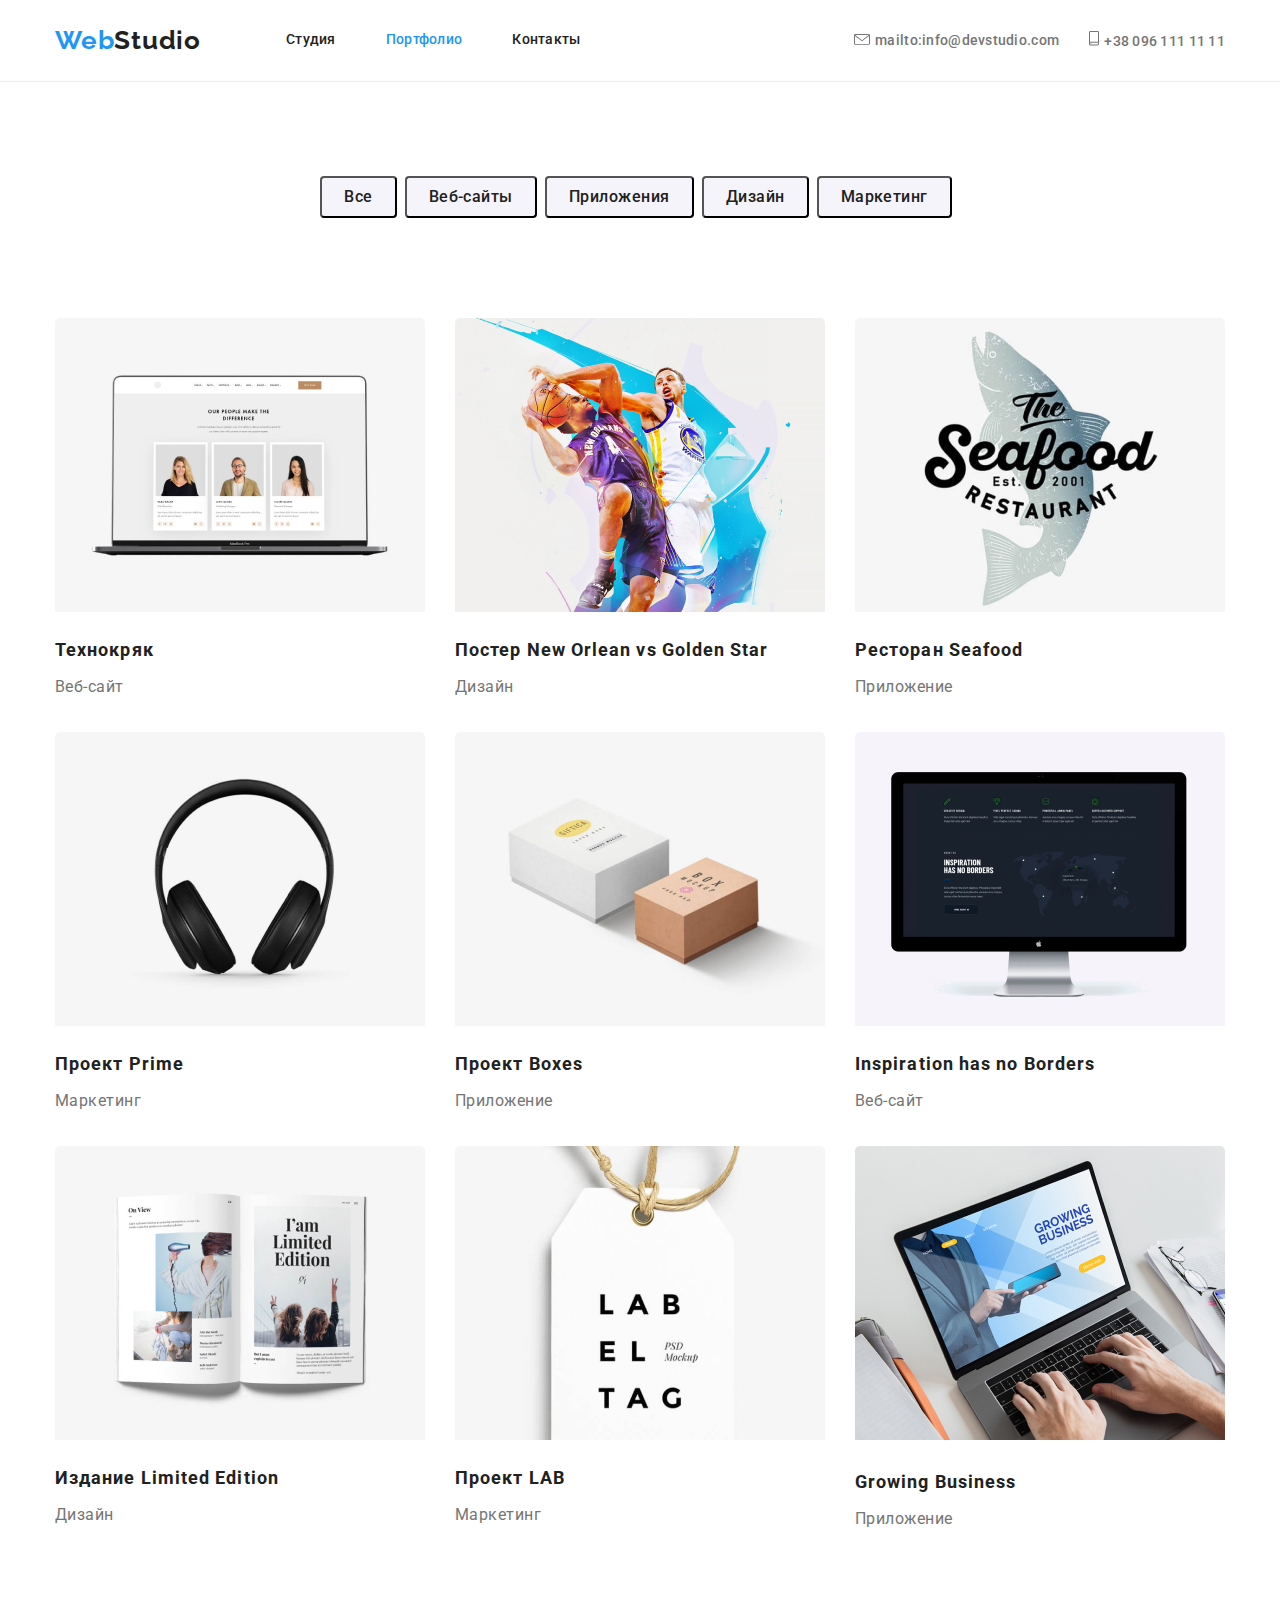
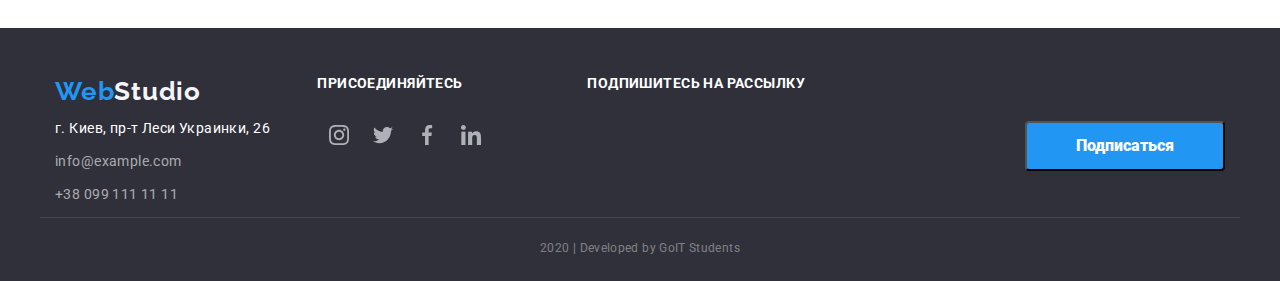
==== commit 5a1a5b8c: "new777" ====
--- a/portfolio.html
+++ b/portfolio.html
@@ -17,13 +17,13 @@
              <a class="logo header" href="./index.html"><span>Web</span>Studio</a>
              <ul class="list">
              <li class="item">
-                 <a href="./index.html" class="link curent">
+                 <a href="./index.html" class="link">
                      Студия
                  </a>
               </li>
      
              <li class="item">
-                 <a href="./portfolio.html" class="link">
+                 <a href="./portfolio.html" class="link  curent">
                      Портфолио
                  </a>
              </li>
@@ -58,7 +58,7 @@
         <!--фильтры-->
         <section class="section">
             <div class="container">
-                <ul class="list">
+                <ul class="button list">
                     <li class="item">
                         <button type="button" class="button-container__button">Все</button>
                     </li> 
@@ -78,8 +78,8 @@
             
             <!--Портфолио-->
             
-                        <ul class="list">
-                            <li class="item">
+                        <ul class="production list">
+                            <li class="production item">
                                <div class="portfolio__card">
                                 <a class="link" href="">
                                     <img class="portfolio__image-card" src="./images/portfolio-projects/img1.jpg" alt="Технокряк" width="370" height="294">
@@ -91,7 +91,7 @@
                                 </a>
                                </div>
                             </li>
-                            <li class="item">
+                            <li class="production item">
                                <div class="portfolio__card">
                                 <a class="link" href="">
                                     <img class="portfolio__image-card" src="./images/portfolio-projects/img2.jpg" alt="Постер" width="370" height="294">
@@ -103,7 +103,7 @@
                                 </a>
                                </div>
                             </li>
-                            <li class="item">
+                            <li class="production item">
                                 <div class="portfolior__card">
                                     <a class="link" href="">
                                         <img class="portfolio__image-card" src="./images/portfolio-projects/img3.jpg" alt="Ресторан Seafood" width="370" height="294">
@@ -115,7 +115,7 @@
                                     </a>
                                 </div>
                             </li>            
-                            <li class="item">
+                            <li class="production item">
                                 <div class="portfolio__card">
                                     <a class="link" href="">
                                         <img class="portfolio__image-card" src="./images/portfolio-projects/img4.jpg" alt="Проект Prime" width="370" height="294">
@@ -127,7 +127,7 @@
                                     </a>
                                 </div>
                             </li>
-                            <li class="item">
+                            <li class="production item">
                                <div class="portfolio__card">
                                 <a class="link" href="">
                                     <img class="portfolio__image-card" src="./images/portfolio-projects/img5.jpg" alt="Проект Boxes" width="370" height="294">
@@ -139,7 +139,7 @@
                                 </a>
                                </div>
                             </li>
-                            <li class="item">
+                            <li class="production item">
                                 <div class="portfolio__card">
                                     <a class="link" href="">
                                         <img class="portfolio__image-card" src="./images/portfolio-projects/img6.jpg" alt="Inspiration has no Borders" width="370" height="294">
@@ -151,7 +151,7 @@
                                     </a>
                                 </div>
                             </li>                   
-                             <li class="item">
+                             <li class="production item">
                                <div class="portfolio__card">
                                 <a class="link" href=""> 
                                     <img class="portfolio__image-card" src="./images/portfolio-projects/img7.jpg" alt="Издание Limited Edition" width="370" height="294">
@@ -163,7 +163,7 @@
                                 </a>
                                </div>
                             </li>
-                            <li class="item">
+                            <li class="production item">
                                 <div class="portfolio__card">
                                     <a class="link" href="">
                                         <img class="portfolio__image-card" src="./images/portfolio-projects/img8.jpg" alt="Проект LAB" width="370" height="294">
@@ -175,7 +175,7 @@
                                     </a>
                                 </div>
                             </li>
-                            <li class="item">
+                            <li class="production item">
                                <div class="portfolio__card">
                                 <a class="link" href=""> 
                                     <img class="portfolior__image-card" src="./images/portfolio-projects/img9.jpg" alt="Growing Business" width="370" height="294">
--- a/css/styles.css
+++ b/css/styles.css
@@ -351,11 +351,11 @@
     
 }
 
-.profile .title{
+.profile.title{
     margin-top: 0px;
     margin-bottom: 50px;
 
-    color: green;
+    color: var(--title-text-color);
     font-family: Roboto, sans-serif;
     font-style: normal;
     font-weight: bold;
@@ -364,12 +364,6 @@
     text-align: center;
     letter-spacing: 0.03em;
         }   
-
-.profile> .box{
-    display: block;
-    width: 370px;
-    height: 294px;
-}
 
 .profile .image{
     display: block;
@@ -408,30 +402,16 @@
     }
         /*команда*/
 
-.team{
-    margin-top: 0px;
+.section.team{
     background-color: var(--accent-background-color);
     }
 
-.team__container-team{
-    width: 1200px;
-    margin-left: auto;
-    margin-right: auto;
-    padding-top: 94px;
-    padding-right: 15px;
-    padding-bottom: 94px;
-    padding-left: 15px;
-
-}    
-
-    .team__title{
+    .team .title{
         
         margin-top: 0px;
         margin-right: auto;
         margin-bottom: 0px;
         margin-left: auto;
-        padding-left: 15px;
-        padding-right: 15px;
         padding-top: 0px;
         padding-bottom: 50px;
             
@@ -445,7 +425,7 @@
         letter-spacing: 0.03em;
         }
 
-.team__list{
+.team .list{
     display: flex;
     justify-content: space-between;
     margin-top: 0px;
@@ -454,12 +434,12 @@
     padding-right: ;
     }
 
-.team__item{
+.team .item{
     width: 270px;
 }    
     
     
-    .team__card{
+    .team .card{
         border-radius: 4px;
         background-color: var(--title-second-text-color);
     }
@@ -468,14 +448,17 @@
     display: block;
 }
 
-    .team__content-card{
+.team__content-card{
     width: 270px;
     padding-top: 30px;
     padding-bottom: 24px;
-
-}
-
-.team__name{
+    border-bottom-left-radius: 4px;
+    border-bottom-right-radius: 4px;
+
+    background-color: var(--title-second-text-color);
+}
+
+.team .name{
 text-align: center;  
 margin: 0px;
 
@@ -488,7 +471,7 @@
 letter-spacing: 0.03em;
     }
 
-.team__text{
+.team .text{
     padding-top: 10px;
     text-align: center;
     margin: 0px;
@@ -516,24 +499,11 @@
     {background-color: var(--accent-color);}
 
     /*постоянные клиенты*/
-.clients{
-    background-color: var(--accent-background-color);
-    }
-
-.clients__container {
-    width: 1200px;
-    margin-left: auto;
-    margin-right: auto;
-    background-color: var(--title-second-text-color);
-    padding-top: 94px;
-    padding-right: 15px;
-    padding-bottom: 94px;
-    padding-left: 15px;
-    }
-
-    .clients__title{
+
+    .clients.title{
     text-align: center;
-    margin: 0px;
+    margin-top: 0px;
+    margin-bottom: 50px;
 
     color: var(--title-text-color);
     font-family: Roboto, sans-serif;
@@ -545,7 +515,7 @@
     letter-spacing: 0.03em;
     }
 
-.clients__list{
+.clients.list{
     display: flex;
     padding-top: 50px;
     padding-left: 0px;
@@ -574,30 +544,8 @@
     background-color: var(--title-second-text-color);
     }
 
-.production-list .production-title{
-    margin-top: 0px;
-    margin-bottom: 0px;
-
-    color: var(--title-text-color);
-    font-family: Roboto, sans-serif;
-    font-style: normal;
-    font-weight: bold;
-    font-size: 18px;
-    line-height: 2;
-    letter-spacing: 0.06em;
-    }
-.production-list .name{
-     margin-top: 4px;
-     margin-bottom: 0px;
-
-    color: var(--primary-text-color);
-     font-family: Roboto, sans-serif;
-     font-style: normal;
-     font-weight: normal;
-     font-size: 16px;
-     line-height: 1.88;
-     letter-spacing: 0.03em;
-    }
+
+
 .production .hide-text{
     background-color: var(--accent-color);
     color: var(--title-second-text-color);
@@ -749,33 +697,14 @@
     text-align: center;
     letter-spacing: 0.03em;
       }
-      
-.main-portfolio{
-    
-    padding-top: 0px;
-    padding-right: 0px;
-    padding-bottom: 0px;
-    padding-left: 0px;
-    }
-
-.section-portfolio{
-    background-color: var(--title-second-text-color);
-    padding-top: 94px;
-    padding-bottom: 94px;
-}
-
-.container-portfolio{
-    width: 1200px;
-    margin-left: auto;
-    margin-right: auto;
-    padding-left: 15px;
-    padding-right: 15px;
-}
-
-     .button__list{
+     
+
+
+
+     .button.list{
         display: flex;
         justify-content: center;
-        margin: 0px;
+        margin-bottom: 50px;
         
       }
 
@@ -808,12 +737,8 @@
           background-color: var(--accent-color);
           color: var(--title-second-text-color);
       }
-
-      .button-list .item + .item{
-          margin-left: 8px;
-      }
-
-.portfolio__production-list{
+      
+.production.list{
     display: flex;
     flex-wrap: wrap;
     margin: 0px;
@@ -822,18 +747,16 @@
     padding-right: 0px;
 }
 
-.portfolio-container__item:not(:nth-child(3n)){
+.production.item:not(:nth-child(3n)){
     margin-right: 30px;
 }
 
-.portfolio-container__item:not(:nth-last-child(-n+3)){
+.production.item:not(:nth-last-child(-n+3)){
     margin-bottom: 30px;
 }
 
-.portfolio-container__link{
-}
-
-.portfolio-container__image-card{
+
+.portfolio__image-card{
     display: block
 }
 
@@ -852,7 +775,7 @@
     border-bottom-right-radius: 5px;
 }
 
-.portfolio-container__production-title{
+.portfolio-title{
     margin-top: 20px;
     margin-bottom: 4px;
     
@@ -865,7 +788,7 @@
     letter-spacing: 0.06em
 }
 
-.portfolio-container__name{
+.portfolio__name{
     margin-top: 4px;
     margin-bottom: 0px;
    
@@ -877,14 +800,3 @@
     line-height: 1.87;
     letter-spacing: 0.03em;
 }
-          
-      .container .production-list{
-        display: flex;
-        flex-wrap: wrap;
-        padding: 0px;
-        margin-left: 0px;
-      }
-                   
-      .production-list .link{
-          display: block;
-      }   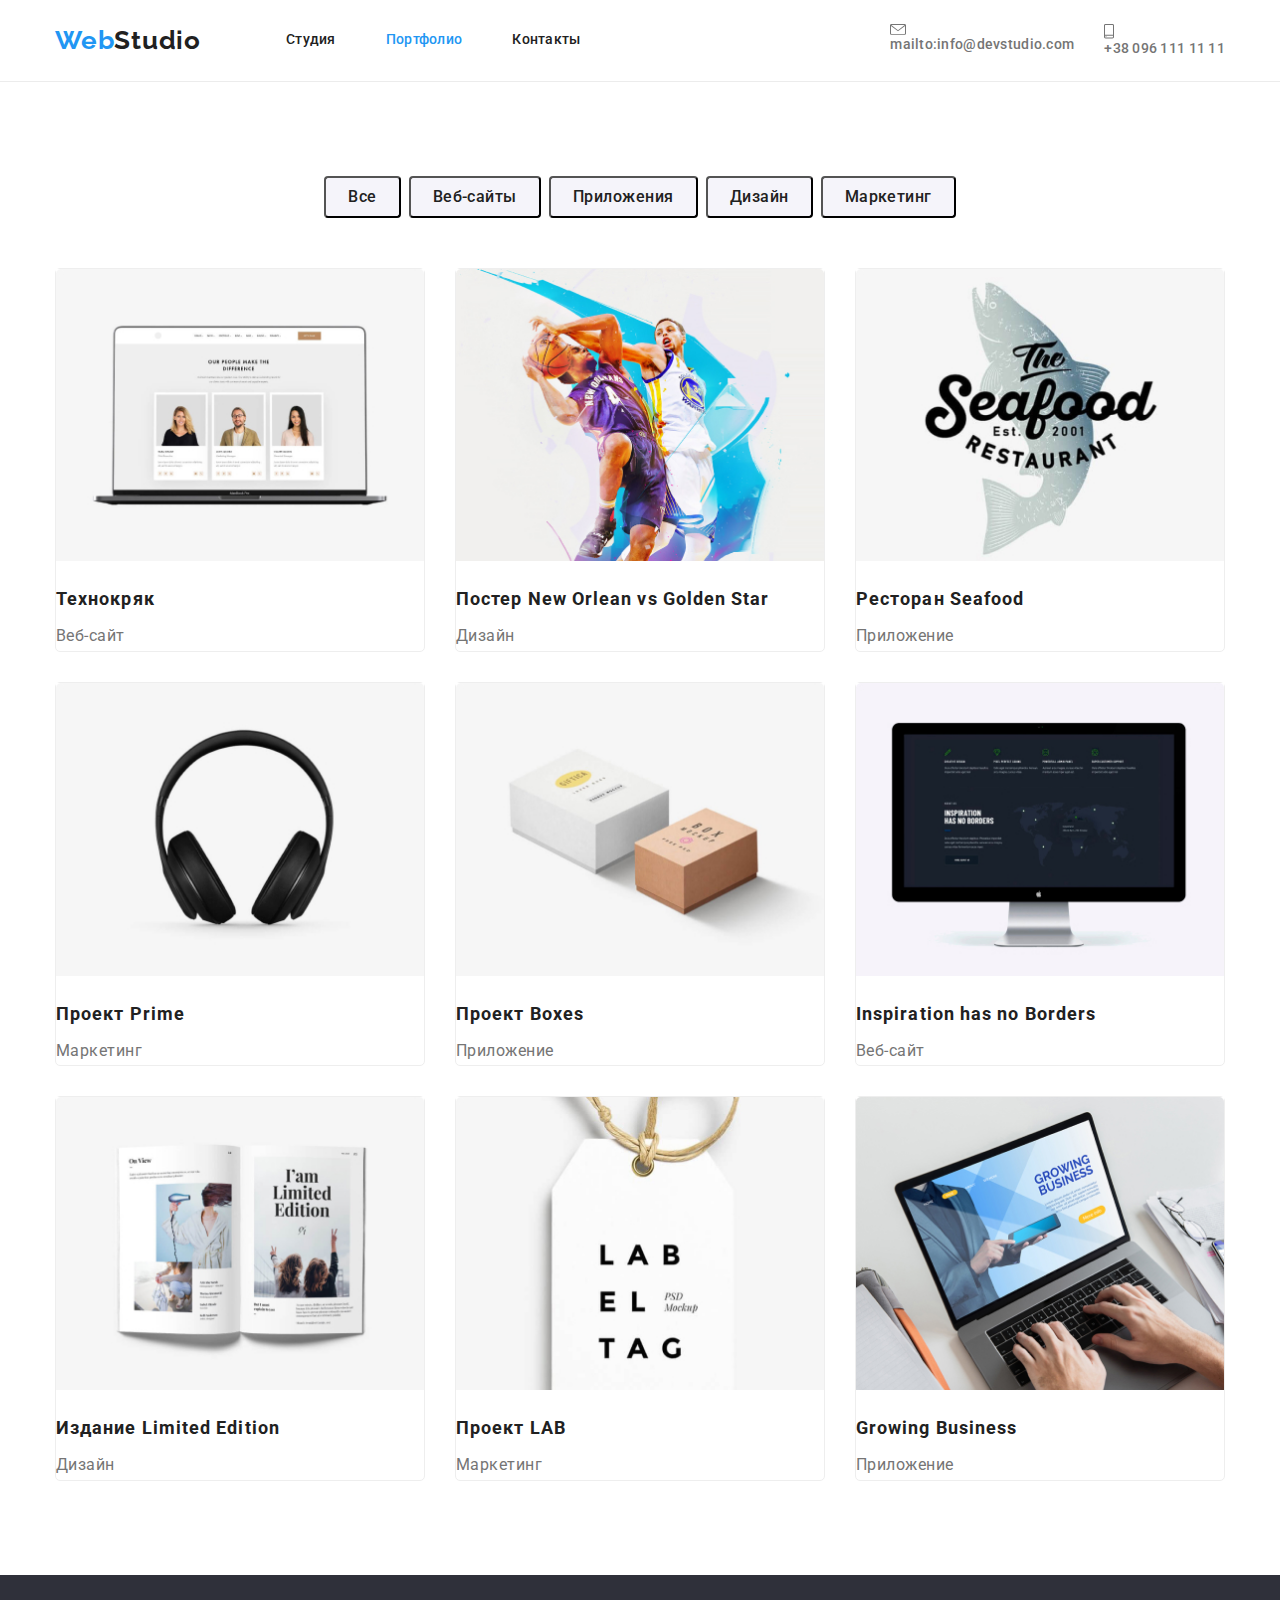
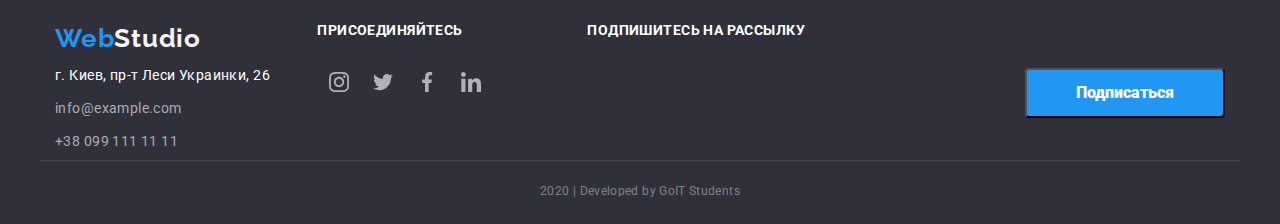
==== commit 9de370a2: "работа над ошибками 26062020" ====
--- a/portfolio.html
+++ b/portfolio.html
@@ -59,19 +59,19 @@
         <section class="section">
             <div class="container">
                 <ul class="button list">
-                    <li class="item">
+                    <li class="button-item">
                         <button type="button" class="button-container__button">Все</button>
                     </li> 
-                    <li class="item">
+                    <li class="button-item">
                         <button type="button" class="button-container__button">Веб-сайты</button>
                     </li>
-                    <li class="item">
+                    <li class="button-item">
                         <button type="button" class="button-container__button">Приложения</button>
                     </li>
-                    <li class="item">
+                    <li class="button-item">
                         <button type="button" class="button-container__button">Дизайн</button>
                     </li>
-                    <li class="item">
+                    <li class="button-item">
                         <button type="button" class="button-container__button">Маркетинг</button>
                     </li>
                 </ul>
@@ -104,7 +104,7 @@
                                </div>
                             </li>
                             <li class="production item">
-                                <div class="portfolior__card">
+                                <div class="portfolio__card">
                                     <a class="link" href="">
                                         <img class="portfolio__image-card" src="./images/portfolio-projects/img3.jpg" alt="Ресторан Seafood" width="370" height="294">
                                         <div class="portfolio__card-content">
@@ -193,44 +193,44 @@
                 
     </main>
         
-   <!--Footer-->
-   <footer class="footer">
-    <div class="footer__container">
-        <div class="footer__container__logo-adress">
-            <a class="logo footer" href="./index.html"><span>Web</span>Studio</a>
-            <address>
-            <p class="footer__container__logo-adress__adress">г. Киев, пр-т Леси Украинки, 26 </p>
-            <a  class="footer__container__logo-adress__contact" href="mailto:info@example.com">info@example.com</a>
-            <a  class="footer__container__logo-adress__contact" href="tel:+380991111111">+38 099 111 11 11</a>
-            </address>
+    <!--Footer-->
+    <footer class="footer">
+        <div class="container footer-box">
+            <div class="footer__container__logo-adress">
+                <a class="logo footer" href="./index.html"><span>Web</span>Studio</a>
+                <address>
+                <p class="footer__container__logo-adress__adress">г. Киев, пр-т Леси Украинки, 26 </p>
+                <a  class="footer__container__logo-adress__contact" href="mailto:info@example.com">info@example.com</a>
+                <a  class="footer__container__logo-adress__contact" href="tel:+380991111111">+38 099 111 11 11</a>
+                </address>
+            </div>
+                    
+             <div class="footer__container__social">
+                <p class="footer__container__social__slogan">присоединяйтесь</p>
+                <ul class="footer__container__social__social-list">
+                    <li>
+                        <a class="social-links" href="https://www.instagram.com"><img src="./images/social-links/instagram.svg" alt="инстаграм"></a>
+                    </li>
+                    <li>
+                        <a class="social-links" href="https://twitter.com"><img src="./images/social-links/twitter.svg" alt="твиттер"></a>
+                    </li>
+                    <li>
+                        <a class="social-links" href="https://www.facebook.com"><img src="./images/social-links/facebook.svg" alt="фейсбук"></a>
+                    </li>
+                    <li>
+                        <a class="social-links" href="https://www.linkedin.com"><img src="./images/social-links/linkedin.svg" alt="Линкедин"></a>
+                    </li>
+                </ul>
+             </div>
+    
+             <div class="footer__container__subscribe">
+                <p class="footer__container__subscribe__join">Подпишитесь на рассылку</p>
+                <!--Кнопка с подпиской на рассылку-->
+                 <button type="button" class="button-second">Подписаться</button>
+             </div>
         </div>
-                
-         <div class="footer__container__social">
-            <p class="footer__container__social__slogan">присоединяйтесь</p>
-            <ul class="footer__container__social__social-list">
-                <li>
-                    <a class="social-links" href="https://www.instagram.com"><img src="./images/social-links/instagram.svg" alt="инстаграм"></a>
-                </li>
-                <li>
-                    <a class="social-links" href="https://twitter.com"><img src="./images/social-links/twitter.svg" alt="твиттер"></a>
-                </li>
-                <li>
-                    <a class="social-links" href="https://www.facebook.com"><img src="./images/social-links/facebook.svg" alt="фейсбук"></a>
-                </li>
-                <li>
-                    <a class="social-links" href="https://www.linkedin.com"><img src="./images/social-links/linkedin.svg" alt="Линкедин"></a>
-                </li>
-            </ul>
-         </div>
-
-         <div class="footer__container__subscribe">
-            <p class="footer__container__subscribe__join">Подпишитесь на рассылку</p>
-            <!--Кнопка с подпиской на рассылку-->
-             <button type="button" class="button-second">Подписаться</button>
-         </div>
-    </div>
-    <!--копирайт-->
-        <p class="footer__copyright-container">2020 | Developed by GoIT Students </p>
-</footer>
+        <!--копирайт-->
+            <p class="footer__copyright-container">2020 | Developed by GoIT Students </p>
+    </footer>
     </body>
     </html>--- a/css/styles.css
+++ b/css/styles.css
@@ -22,8 +22,25 @@
 a{
         text-decoration: none;
     }
+
+img{
+    display: block;
+    max-width: 100%;
+    height: auto;
+}    
+
 /* Убираем маркеры */
 ul [class] {list-style-type: none;}
+
+.visually-hidden{
+    position: absolute;
+    width: 1px;clip: 
+    height: 1px;
+    margin: -1px;
+    border: 0;
+    rect(0 0 0 0);
+    overflow: hidden;
+}
 
     
     /* хедер*/
@@ -108,9 +125,7 @@
     margin: 0;
   padding: 0;
   list-style: none;
-       
-    background-color:var(--title-second-text-color);
-   }
+     }
 
 .address-nav{
     display: flex;
@@ -167,7 +182,6 @@
 
     .logo.footer{
         display: block;
-        width: 129px;
         margin: 0px;
         padding: 0px;
                 
@@ -184,7 +198,6 @@
     .button-primary{
         display: block;
         width: 200px;
-        height: 50px;
         text-align: center;
         padding-top: 10px;
         padding-bottom: 10px;
@@ -292,11 +305,20 @@
     
 }
 
-.features .item{
+.features.item{
     justify-content: space-between;
-}
+    width: 270px;
+    
+}
+
+.features.item:not(:last-child){
+    margin-right: 30px;
+}
+
+
 
     .features .image{
+        display: block;
         background-color: var(--accent-background-color);
         width: 270px;
         height: 120px;
@@ -314,15 +336,11 @@
         { background-color: var(--accent-color);
         }
 
-    .features .title{
+    .features.title{
         align-self: flex-start;
-        width: 278px;
-        height: 16px;
-        padding-top: 30px;
-        padding-bottom: 10px;
         padding-left: 0px;
         margin-bottom: 0px;
-        margin-top: 0px;
+        margin-top: 30px;
         
         color: var(--title-text-color);
         font-family: Roboto, sans-serif;
@@ -333,8 +351,10 @@
         letter-spacing: 0.03em;
         }
     
-    .features .text{
-               
+    .features.text{
+        margin-top: 10px;
+        margin-bottom: 0px;
+        
         color: var(--primary-text-color);
         font-family: Roboto, sans-serif;
         font-style: normal;
@@ -413,8 +433,7 @@
         margin-bottom: 0px;
         margin-left: auto;
         padding-top: 0px;
-        padding-bottom: 50px;
-            
+                    
         color: var(--title-text-color);
         font-family: Roboto, sans-serif;
         font-style: normal;
@@ -428,7 +447,7 @@
 .team .list{
     display: flex;
     justify-content: space-between;
-    margin-top: 0px;
+    margin-top: 50px;
     margin-bottom: 0px;
     padding-left: 0px;
     padding-right: ;
@@ -567,15 +586,12 @@
     padding-bottom: 21px;
     }
 
-.footer__container{
-   width: 1200px;
+.container.footer-box{
    margin-left: auto;
    margin-right: auto;
-   padding-left: 15px;
-   padding-right: 15px;
    display: flex;
    border-bottom: 1px solid rgba(255, 255, 255, 0.1);
-   justify-content: baseline;
+   justify-content: center;
 
 }   
 
@@ -704,12 +720,14 @@
      .button.list{
         display: flex;
         justify-content: center;
-        margin-bottom: 50px;
+    }
+
+    .button-item:not(:last-child){
+        margin-right: 8px;
+    }
+
+      .button-container__button{
         
-      }
-
-      .button-container__button{
-        margin-right: 8px;
         border-radius: 4px;
         padding-top: 6px;
         padding-right: 22px;
@@ -727,9 +745,6 @@
         letter-spacing: 0.03em;
       }
 
-      .button-container__button:not(:last-child){
-          margin-right: 8px;
-      }
 
       .button-container__button:hover,
       .button-container__button:focus,
@@ -760,19 +775,16 @@
     display: block
 }
 
-.portfolio-container__card-content{
-    padding-left: 24px;
-    padding-right: 24px;
-    padding-top: 20px;
-    padding-bottom: 20px;
+.portfolio__card{
+    width: 370px;
 
     background: #FFFFFF;
-    border-left: 1px solid #EEEEEE;
-    border-right: 1px solid #EEEEEE;
-    border-bottom: 1px solid #EEEEEE;
-    box-sizing: border-box;
-    border-bottom-left-radius: 5px;
-    border-bottom-right-radius: 5px;
+    border: 1px solid #EEEEEE;
+    border-radius: 5px;
+}
+
+.portfolio__card-content{
+
 }
 
 .portfolio-title{
